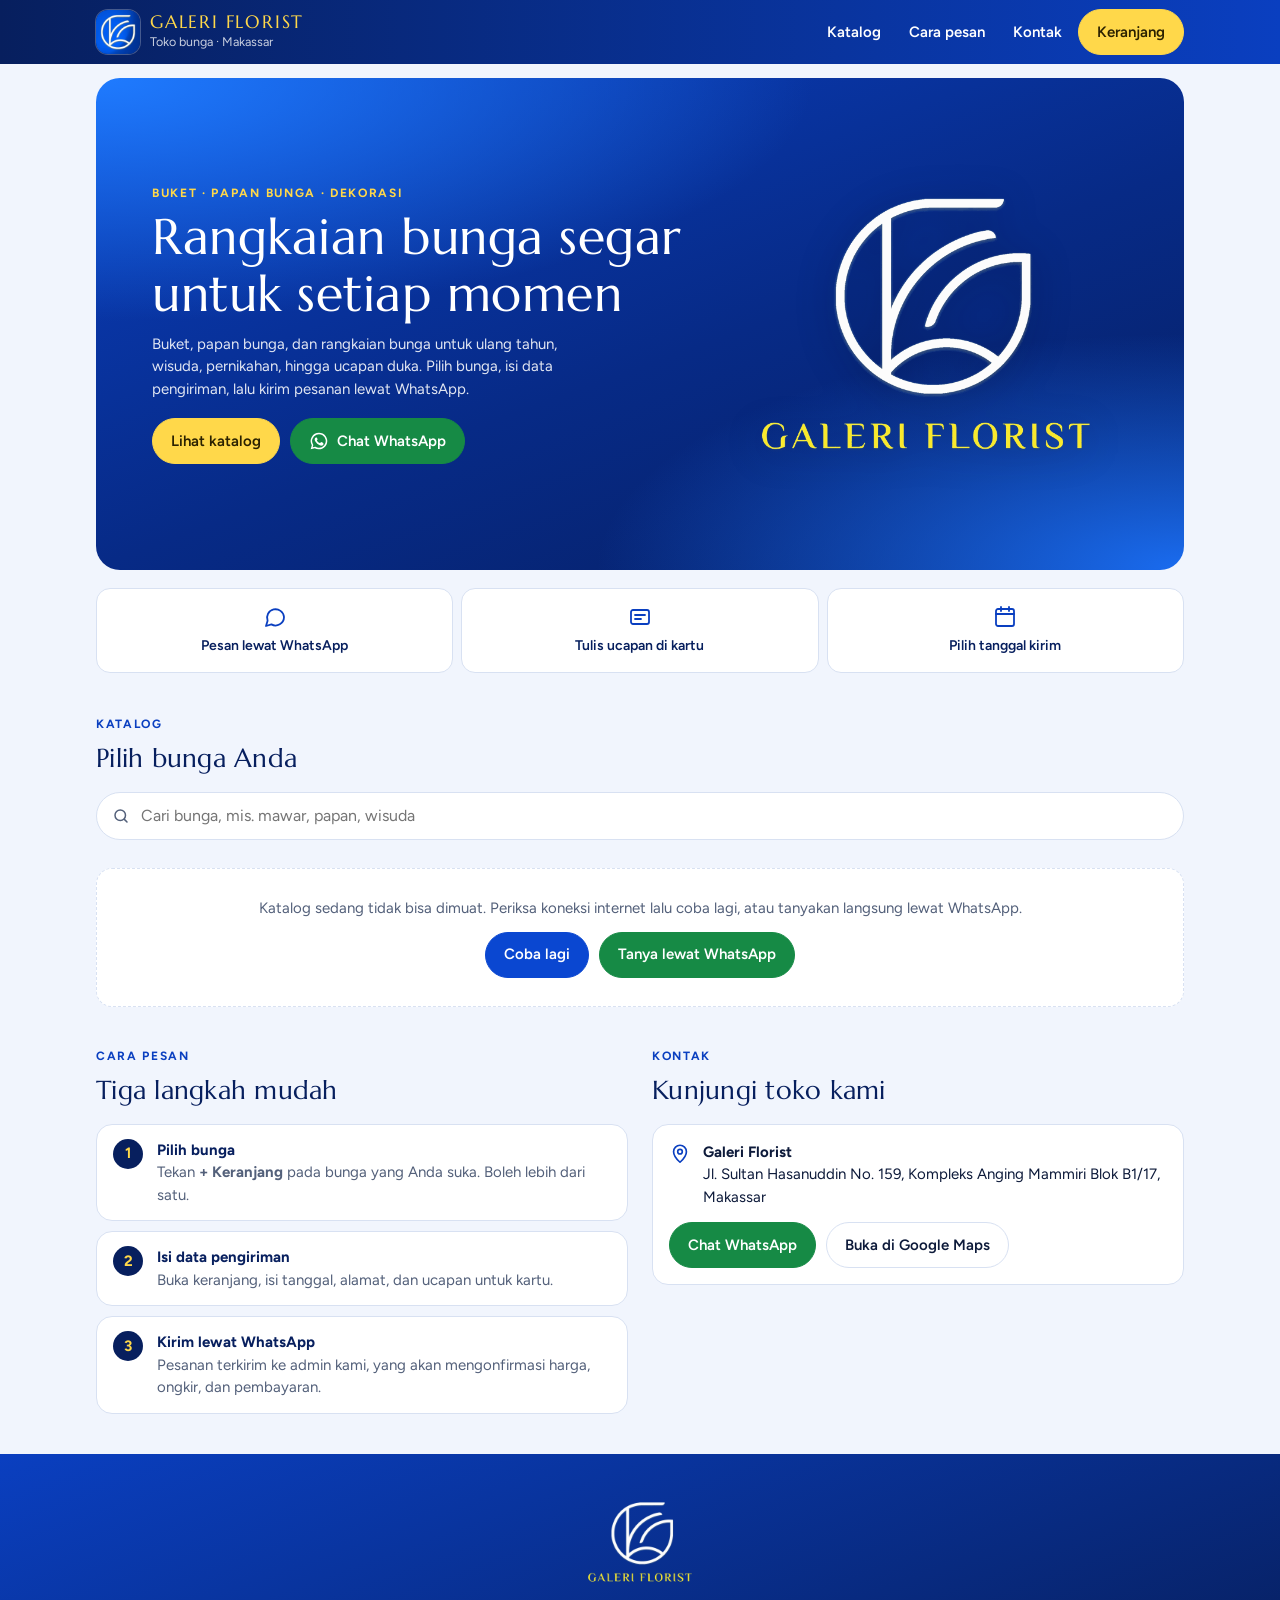
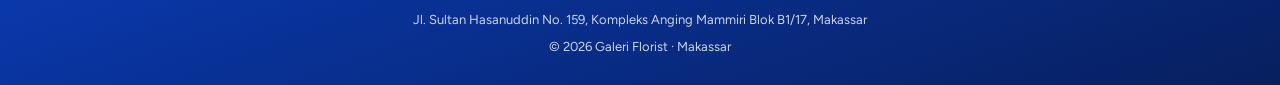
==== toko-online/index.html @ 06bb80ae "Tambah toko online Galeri Florist (tema biru, katalog dari WooCommerce) Halaman pesan bunga bergaya " ====
<!doctype html>
<html lang="id">
<head>
<meta charset="utf-8">
<meta name="viewport" content="width=device-width,initial-scale=1,viewport-fit=cover">
<title>Galeri Florist Makassar – Pesan Bunga Online</title>
<meta name="description" content="Pesan buket bunga, papan bunga, dan rangkaian bunga dari Galeri Florist Makassar. Pilih bunga, isi data pengiriman, lalu kirim pesanan lewat WhatsApp.">
<meta name="theme-color" content="#071f5e">
<meta property="og:title" content="Galeri Florist Makassar – Pesan Bunga Online">
<meta property="og:description" content="Buket, papan bunga, dan rangkaian bunga. Pesan mudah lewat WhatsApp.">
<meta property="og:type" content="website">
<meta property="og:image" content="https://galeriflorist.id/app/logo.jpg">
<link rel="icon" href="logo-192.jpg">
<link rel="apple-touch-icon" href="logo-192.jpg">
<link rel="preconnect" href="https://fonts.googleapis.com">
<link rel="preconnect" href="https://fonts.gstatic.com" crossorigin>
<link rel="stylesheet" href="https://fonts.googleapis.com/css2?family=Marcellus&family=Figtree:wght@400;500;600;700&display=swap">
<style>
/* Blue theme taken from the logo: deep navy → royal blue gradients, white emblem, gold wordmark.
   Layout: phone-first storefront. Navy sticky header, blue hero with the logo, catalog grid (2 cols phone → 4 cols desktop),
   navy bottom tab bar on phones, cart and product details as bottom sheets. */
:root {
  --navy: #071f5e;
  --royal: #0a3fc0;
  --bright: #1268f2;
  --gold: #ffd84a;
  --gold-ink: #2a2100;
  --bg: #f1f5fd;
  --surface: #ffffff;
  --ink: #0d1a3a;
  --muted: #53607a;
  --line: #d8e1f2;
  --accent: #0a47d1;
  --accent-ink: #ffffff;
  --accent-soft: #e6eeff;
  --wa: #168a45;
  --alert: #e0324a;
  --radius: 16px;
  --font-display: "Marcellus", "Times New Roman", serif;
  --font-body: "Figtree", system-ui, -apple-system, "Segoe UI", sans-serif;
  --tabbar: 64px;
}
* { box-sizing: border-box; }
html { scroll-behavior: smooth; scroll-padding-top: 76px; }
@media (prefers-reduced-motion: reduce) { html { scroll-behavior: auto; } }
body { margin: 0; background: var(--bg); color: var(--ink); font-family: var(--font-body); font-size: 15px; line-height: 1.5; -webkit-text-size-adjust: 100%; padding-bottom: calc(var(--tabbar) + env(safe-area-inset-bottom, 0px)); }
img { max-width: 100%; display: block; }
a { color: var(--accent); }
button, input, textarea, select { font: inherit; color: inherit; }
button { cursor: pointer; }
:focus-visible { outline: 2px solid var(--bright); outline-offset: 2px; }
[hidden] { display: none !important; }
.wrap { max-width: 1120px; margin: 0 auto; padding-left: max(16px, env(safe-area-inset-left, 0px)); padding-right: max(16px, env(safe-area-inset-right, 0px)); }
h1, h2 { font-family: var(--font-display); font-weight: 400; letter-spacing: .01em; text-wrap: balance; margin: 0; }
h2 { font-size: 26px; color: var(--navy); }
.eyebrow { font-size: 12px; font-weight: 700; letter-spacing: .14em; text-transform: uppercase; color: var(--royal); margin: 0 0 6px; }
.muted { color: var(--muted); }
.small { font-size: 13px; }
.num { font-variant-numeric: tabular-nums; }

/* buttons */
.btn { display: inline-flex; align-items: center; justify-content: center; gap: 8px; min-height: 46px; padding: 10px 18px; border-radius: 999px; border: 1px solid var(--line); background: var(--surface); font-weight: 600; text-decoration: none; color: var(--ink); }
.btn.primary { background: var(--accent); border-color: var(--accent); color: var(--accent-ink); }
.btn.gold { background: var(--gold); border-color: var(--gold); color: var(--gold-ink); }
.btn.ghost { background: rgba(255,255,255,.08); border-color: rgba(255,255,255,.55); color: #fff; }
.btn.wa { background: var(--wa); border-color: var(--wa); color: #fff; }
.btn.block { width: 100%; }
.btn svg { width: 20px; height: 20px; flex: 0 0 auto; }
.icon-btn { width: 44px; height: 44px; border-radius: 999px; border: 1px solid var(--line); background: var(--surface); display: inline-grid; place-items: center; padding: 0; }
.icon-btn svg { width: 20px; height: 20px; }

/* header */
header.top { position: sticky; top: 0; z-index: 20; background: linear-gradient(90deg, var(--navy), var(--royal)); color: #fff; padding-top: env(safe-area-inset-top, 0px); box-shadow: 0 1px 0 rgba(255,255,255,.08); }
header.top.scrolled { box-shadow: 0 4px 18px rgba(7, 31, 94, .28); }
header.top .wrap { display: flex; align-items: center; gap: 12px; min-height: 64px; }
.brand { display: flex; align-items: center; gap: 10px; text-decoration: none; color: #fff; min-width: 0; margin-right: auto; }
.brand img { width: 44px; height: 44px; object-fit: cover; border-radius: 12px; box-shadow: 0 0 0 1px rgba(255,255,255,.25); }
.brand b { display: block; font-family: var(--font-display); font-weight: 400; font-size: 18px; line-height: 1.15; letter-spacing: .1em; text-transform: uppercase; color: var(--gold); }
.brand small { display: block; font-size: 12.5px; color: rgba(255,255,255,.78); }
nav.desk { display: none; align-items: center; gap: 4px; }
nav.desk a { color: #fff; text-decoration: none; font-weight: 600; padding: 10px 12px; border-radius: 999px; }
nav.desk a:hover { background: rgba(255,255,255,.12); }
.badge { display: inline-grid; place-items: center; min-width: 20px; height: 20px; padding: 0 6px; border-radius: 999px; background: var(--alert); color: #fff; font-size: 12px; font-weight: 700; line-height: 1; }

/* hero */
.hero { padding-block: 14px 8px; }
.hero-card { position: relative; overflow: hidden; border-radius: 24px; color: #fff; padding: 26px 20px 22px; display: grid; gap: 4px;
  background: radial-gradient(120% 90% at 0% 0%, #1f7bff 0%, rgba(31,123,255,0) 55%), radial-gradient(90% 80% at 100% 100%, #1a6cf0 0%, rgba(26,108,240,0) 60%), linear-gradient(160deg, #0a3fc0 0%, #072a86 55%, #061f63 100%); }
.hero .eyebrow { color: var(--gold); }
.hero h1 { font-size: 32px; line-height: 1.15; max-width: 16ch; }
.hero p.lead { margin: 10px 0 18px; color: rgba(255,255,255,.88); max-width: 42ch; }
.hero .cta { display: flex; gap: 10px; flex-wrap: wrap; }
.hero .art { order: -1; justify-self: start; width: 132px; margin: -6px 0 6px -8px; }
.hero .art img { width: 100%; height: auto; filter: drop-shadow(0 6px 18px rgba(0, 10, 40, .35)); }

.usp { display: grid; grid-template-columns: repeat(3, 1fr); gap: 8px; margin-top: 12px; }
.usp div { background: var(--surface); border: 1px solid var(--line); border-radius: 14px; padding: 12px 10px; font-size: 13px; font-weight: 600; text-align: center; display: grid; justify-items: center; gap: 6px; color: var(--navy); }
.usp svg { width: 24px; height: 24px; color: var(--royal); }

section.block { padding-block: 34px 6px; }
.head { display: flex; align-items: end; justify-content: space-between; gap: 12px; margin-bottom: 14px; }

/* catalog */
.search { position: relative; margin-bottom: 12px; }
.search input { width: 100%; min-height: 48px; border-radius: 999px; border: 1px solid var(--line); background: var(--surface); padding: 10px 16px 10px 44px; font-size: 16px; }
.search svg { position: absolute; left: 16px; top: 50%; transform: translateY(-50%); width: 18px; height: 18px; color: var(--muted); }
.chips { display: flex; gap: 8px; overflow-x: auto; padding-bottom: 6px; margin-bottom: 10px; scrollbar-width: none; }
.chips::-webkit-scrollbar { display: none; }
.chips button { flex: 0 0 auto; min-height: 40px; padding: 8px 16px; border-radius: 999px; border: 1px solid var(--line); background: var(--surface); font-weight: 600; font-size: 14px; color: var(--navy); }
.chips button[aria-pressed="true"] { background: var(--navy); border-color: var(--navy); color: var(--gold); }
.grid { display: grid; grid-template-columns: repeat(2, minmax(0, 1fr)); gap: 12px; }
.card { background: var(--surface); border: 1px solid var(--line); border-radius: var(--radius); overflow: hidden; display: grid; grid-template-rows: auto 1fr; box-shadow: 0 1px 2px rgba(7, 31, 94, .05); }
.card .pic { display: block; width: 100%; border: 0; padding: 0; background: none; aspect-ratio: 4 / 5; overflow: hidden; }
.card .pic img, .card .pic svg { width: 100%; height: 100%; object-fit: cover; display: block; }
.card .body { padding: 10px 12px 12px; display: grid; gap: 4px; align-content: start; }
.card .cat { font-size: 11.5px; font-weight: 700; letter-spacing: .06em; text-transform: uppercase; color: var(--royal); }
.card h3 { margin: 0; font-size: 15px; font-weight: 600; line-height: 1.3; display: -webkit-box; -webkit-line-clamp: 2; -webkit-box-orient: vertical; overflow: hidden; min-height: 2.6em; }
.price { font-weight: 700; color: var(--navy); }
.price.ask { color: var(--muted); font-weight: 600; font-size: 14px; }
.card .add { margin-top: 6px; min-height: 40px; border-radius: 999px; border: 1px solid var(--accent); background: var(--accent-soft); color: var(--accent); font-weight: 700; font-size: 14px; }
.card .add.in { background: var(--accent); color: #fff; }
.price s { display: inline-block; white-space: nowrap; color: var(--muted); font-weight: 500; font-size: .85em; margin-left: 4px; }
.empty .link { min-height: 0; padding: 0 2px; }
.empty .actions { display: flex; gap: 10px; flex-wrap: wrap; justify-content: center; margin-top: 12px; }
.card .pic { position: relative; }
.stok { position: absolute; left: 8px; top: 8px; background: var(--ink); color: #fff; font-size: 12px; font-weight: 700; padding: 4px 10px; border-radius: 999px; }
.skel { background: var(--surface); border: 1px solid var(--line); border-radius: var(--radius); overflow: hidden; }
.skel .ph { aspect-ratio: 4 / 5; background: linear-gradient(90deg, #e6edfb 0%, #f4f7fe 50%, #e6edfb 100%); background-size: 200% 100%; }
.skel .ln { height: 12px; margin: 12px 12px 0; border-radius: 6px; background: #e6edfb; }
.skel .ln.short { width: 50%; margin-bottom: 14px; }
@media (prefers-reduced-motion: no-preference) { .skel .ph { animation: shimmer 1.3s linear infinite; } @keyframes shimmer { to { background-position: -200% 0; } } }
.sr { position: absolute; width: 1px; height: 1px; overflow: hidden; clip: rect(0 0 0 0); white-space: nowrap; }
.empty { text-align: center; padding: 28px 16px; color: var(--muted); border: 1px dashed var(--line); border-radius: var(--radius); grid-column: 1 / -1; background: var(--surface); }

/* steps & contact */
.steps { display: grid; gap: 10px; counter-reset: s; padding: 0; margin: 0; list-style: none; }
.steps li { background: var(--surface); border: 1px solid var(--line); border-radius: var(--radius); padding: 14px 16px 14px 60px; position: relative; }
.steps li::before { counter-increment: s; content: counter(s); position: absolute; left: 16px; top: 14px; width: 30px; height: 30px; border-radius: 999px; background: var(--navy); color: var(--gold); font-weight: 700; display: grid; place-items: center; }
.steps li > b { display: block; color: var(--navy); }
.contact { background: var(--surface); border: 1px solid var(--line); border-radius: var(--radius); padding: 16px; display: grid; gap: 14px; }
.contact .row { display: flex; gap: 12px; align-items: start; }
.contact .row svg { width: 22px; height: 22px; flex: 0 0 auto; color: var(--royal); margin-top: 2px; }
.contact .actions { display: flex; gap: 10px; flex-wrap: wrap; }
footer { margin-top: 34px; background: linear-gradient(160deg, var(--royal), var(--navy)); color: rgba(255,255,255,.8); font-size: 13px; text-align: center; }
footer .wrap { padding-block: 28px calc(24px + env(safe-area-inset-bottom, 0px)); display: grid; justify-items: center; gap: 8px; }
footer img { width: 120px; height: auto; }
footer p { margin: 0; }

/* bottom tab bar (phones) */
nav.tabbar { position: fixed; left: 0; right: 0; bottom: 0; z-index: 30; background: var(--navy); padding-bottom: env(safe-area-inset-bottom, 0px); box-shadow: 0 -4px 16px rgba(7, 31, 94, .18); }
nav.tabbar .in { display: grid; grid-template-columns: repeat(4, 1fr); max-width: 560px; margin: 0 auto; }
nav.tabbar a, nav.tabbar button { position: relative; display: grid; justify-items: center; align-content: center; gap: 2px; min-height: var(--tabbar); border: 0; background: none; color: rgba(255,255,255,.72); font-size: 11.5px; font-weight: 600; text-decoration: none; padding: 6px 2px; }
nav.tabbar svg { width: 23px; height: 23px; }
nav.tabbar [aria-current="true"] { color: var(--gold); }
nav.tabbar .badge { position: absolute; top: 6px; left: calc(50% + 6px); height: 18px; min-width: 18px; font-size: 11px; }

/* sheets */
dialog.sheet { border: 0; padding: 0; margin: auto auto 0; width: 100%; max-width: 560px; max-height: 92vh; max-height: 92dvh; border-radius: 22px 22px 0 0; background: var(--surface); color: var(--ink); overflow: hidden; }
dialog.sheet[open] { display: flex; flex-direction: column; }
dialog.sheet::backdrop { background: rgba(5, 18, 54, .55); }
@media (prefers-reduced-motion: no-preference) { dialog.sheet[open] { animation: up .22s ease-out; } @keyframes up { from { transform: translateY(40px); opacity: 0; } } }
.sheet-head { display: flex; align-items: center; justify-content: space-between; gap: 10px; padding: 14px 16px; border-bottom: 1px solid var(--line); }
.sheet-head h2 { font-size: 22px; }
.sheet-body { overflow-y: auto; padding: 16px; display: grid; gap: 14px; overscroll-behavior: contain; }
.sheet-foot { padding: 12px 16px calc(12px + env(safe-area-inset-bottom, 0px)); border-top: 1px solid var(--line); display: grid; gap: 8px; }
.detail-pic { border-radius: var(--radius); overflow: hidden; aspect-ratio: 4 / 5; max-height: 46dvh; margin: 0 auto; width: 100%; max-width: 360px; }
.detail-pic img, .detail-pic svg { width: 100%; height: 100%; object-fit: cover; display: block; }
.line { display: grid; grid-template-columns: 1fr auto; gap: 4px 12px; align-items: center; padding-bottom: 12px; border-bottom: 1px solid var(--line); }
.line .nm { font-weight: 600; }
.qty { display: inline-flex; align-items: center; border: 1px solid var(--line); border-radius: 999px; grid-row: span 2; }
.qty button { width: 40px; height: 40px; border: 0; background: none; font-size: 20px; font-weight: 600; color: var(--accent); }
.qty span { min-width: 26px; text-align: center; font-weight: 700; }
label.f { display: grid; gap: 4px; font-size: 13px; font-weight: 600; color: var(--muted); grid-template-columns: minmax(0, 1fr); }
label.f input, label.f textarea { width: 100%; min-height: 46px; border: 1px solid var(--line); border-radius: 12px; padding: 10px 12px; font-size: 16px; background: var(--surface); color: var(--ink); font-weight: 400; }
label.f textarea { min-height: 72px; resize: vertical; }
.two { display: grid; grid-template-columns: repeat(2, minmax(0, 1fr)); gap: 10px; }
.seg { display: grid; grid-template-columns: 1fr 1fr; gap: 6px; background: var(--bg); border: 1px solid var(--line); border-radius: 999px; padding: 4px; }
.seg button { min-height: 40px; border: 0; border-radius: 999px; background: none; font-weight: 600; color: var(--muted); }
.seg button[aria-pressed="true"] { background: var(--navy); color: var(--gold); }
.total { display: flex; justify-content: space-between; gap: 12px; font-weight: 700; font-size: 17px; color: var(--navy); }
.note { font-size: 13px; color: var(--muted); }
.req { color: var(--alert); }
.link { border: 0; background: none; color: var(--accent); font-weight: 600; padding: 8px 4px; min-height: 40px; }

.toast { position: fixed; left: 50%; bottom: calc(var(--tabbar) + 16px + env(safe-area-inset-bottom, 0px)); transform: translateX(-50%); z-index: 60; background: var(--ink); color: #fff; padding: 10px 16px; border-radius: 12px; font-size: 14px; max-width: calc(100% - 32px); display: flex; align-items: center; gap: 12px; box-shadow: 0 6px 20px rgba(7, 31, 94, .3); }
.toast.over-sheet { top: calc(12px + env(safe-area-inset-top, 0px)); bottom: auto; }
.toast button { border: 0; background: none; color: var(--gold); font-weight: 700; padding: 4px; }

@media (min-width: 600px) {
  .grid { grid-template-columns: repeat(3, minmax(0, 1fr)); gap: 16px; }
  .hero h1 { font-size: 40px; }
}
@media (min-width: 900px) {
  body { padding-bottom: 0; }
  nav.tabbar { display: none; }
  nav.desk { display: flex; }
  .grid { grid-template-columns: repeat(4, minmax(0, 1fr)); }
  .hero-card { grid-template-columns: 1.15fr .85fr; align-items: center; padding: 56px; gap: 24px; }
  .hero h1 { font-size: 50px; }
  .hero .art { order: 0; justify-self: center; width: min(380px, 100%); margin: 0; }
  .usp { margin-top: 18px; }
  .usp div { font-size: 14px; padding: 16px; }
  .info { display: grid; grid-template-columns: 1fr 1fr; gap: 24px; align-items: start; }
  dialog.sheet { margin: auto; border-radius: 22px; max-height: 88vh; }
  .toast { bottom: 24px; }
  footer .wrap { padding-bottom: 28px; }
}
</style>
</head>
<body>

<header class="top" id="top">
  <div class="wrap">
    <a class="brand" href="#beranda"><img src="lambang.jpg" alt=""><span><b>Galeri Florist</b><small>Toko bunga · Makassar</small></span></a>
    <nav class="desk" aria-label="Menu">
      <a href="#katalog">Katalog</a><a href="#cara-pesan">Cara pesan</a><a href="#kontak">Kontak</a>
      <button type="button" class="btn gold" data-act="cart">Keranjang <span class="badge" data-count hidden>0</span></button>
    </nav>
  </div>
</header>

<main class="wrap">
  <section class="hero" id="beranda">
    <div class="hero-card">
      <div class="hero-text">
      <p class="eyebrow">Buket · Papan bunga · Dekorasi</p>
      <h1>Rangkaian bunga segar untuk setiap momen</h1>
      <p class="lead">Buket, papan bunga, dan rangkaian bunga untuk ulang tahun, wisuda, pernikahan, hingga ucapan duka. Pilih bunga, isi data pengiriman, lalu kirim pesanan lewat WhatsApp.</p>
      <div class="cta">
        <a class="btn gold" href="#katalog">Lihat katalog</a>
        <button type="button" class="btn wa" data-act="chat"><svg viewBox="0 0 24 24" fill="currentColor" aria-hidden="true"><path d="M12 2a10 10 0 0 0-8.6 15.1L2 22l5-1.3A10 10 0 1 0 12 2zm0 18.2c-1.5 0-3-.4-4.3-1.2l-.3-.2-3 .8.8-2.9-.2-.3A8.2 8.2 0 1 1 12 20.2zm4.5-6.1c-.2-.1-1.5-.7-1.7-.8s-.4-.1-.6.1-.7.8-.8 1-.3.2-.5.1a6.7 6.7 0 0 1-3.3-2.9c-.3-.4.3-.4.7-1.3.1-.2 0-.3 0-.4l-.8-1.8c-.2-.5-.4-.4-.6-.4h-.5a1 1 0 0 0-.7.3 3 3 0 0 0-.9 2.2 5.2 5.2 0 0 0 1.1 2.7 11.8 11.8 0 0 0 4.5 4c1.7.7 2.3.8 3.2.6.5-.1 1.5-.6 1.7-1.2s.2-1.1.1-1.2-.2-.2-.4-.3z"/></svg>Chat WhatsApp</button>
      </div>
      </div>
      <div class="art"><img src="logo-transparan.png" alt="Logo Galeri Florist" width="640" height="640"></div>
    </div>
    <div class="usp">
      <div><svg viewBox="0 0 24 24" fill="none" stroke="currentColor" stroke-width="1.8" stroke-linecap="round" stroke-linejoin="round" aria-hidden="true"><path d="M21 12a8.5 8.5 0 0 1-12.6 7.4L3 21l1.6-5.2A8.5 8.5 0 1 1 21 12z"/></svg>Pesan lewat WhatsApp</div>
      <div><svg viewBox="0 0 24 24" fill="none" stroke="currentColor" stroke-width="1.8" stroke-linecap="round" stroke-linejoin="round" aria-hidden="true"><rect x="3" y="5" width="18" height="14" rx="2"/><path d="M7 10h10M7 14h6"/></svg>Tulis ucapan di kartu</div>
      <div><svg viewBox="0 0 24 24" fill="none" stroke="currentColor" stroke-width="1.8" stroke-linecap="round" stroke-linejoin="round" aria-hidden="true"><rect x="3" y="4" width="18" height="17" rx="2"/><path d="M3 9h18M8 2v4M16 2v4"/></svg>Pilih tanggal kirim</div>
    </div>
  </section>

  <section class="block" id="katalog">
    <div class="head"><div><p class="eyebrow">Katalog</p><h2>Pilih bunga Anda</h2></div></div>
    <div class="search"><svg viewBox="0 0 24 24" fill="none" stroke="currentColor" stroke-width="2" stroke-linecap="round" aria-hidden="true"><circle cx="11" cy="11" r="7"/><path d="M20 20l-3.5-3.5"/></svg><input type="search" id="q" placeholder="Cari bunga, mis. mawar, papan, wisuda" aria-label="Cari di katalog"></div>
    <div class="chips" id="chips" role="group" aria-label="Kategori"></div>
    <div class="grid" id="grid"></div>
  </section>

  <div class="info">
    <section class="block" id="cara-pesan">
      <div class="head"><div><p class="eyebrow">Cara pesan</p><h2>Tiga langkah mudah</h2></div></div>
      <ol class="steps">
        <li><b>Pilih bunga</b><span class="muted">Tekan <b>+ Keranjang</b> pada bunga yang Anda suka. Boleh lebih dari satu.</span></li>
        <li><b>Isi data pengiriman</b><span class="muted">Buka keranjang, isi tanggal, alamat, dan ucapan untuk kartu.</span></li>
        <li><b>Kirim lewat WhatsApp</b><span class="muted">Pesanan terkirim ke admin kami, yang akan mengonfirmasi harga, ongkir, dan pembayaran.</span></li>
      </ol>
    </section>

    <section class="block" id="kontak">
      <div class="head"><div><p class="eyebrow">Kontak</p><h2>Kunjungi toko kami</h2></div></div>
      <div class="contact" id="contact"></div>
    </section>
  </div>
</main>

<footer id="footer"></footer>

<nav class="tabbar" aria-label="Menu utama"><div class="in">
  <a href="#beranda" data-tab="beranda"><svg viewBox="0 0 24 24" fill="none" stroke="currentColor" stroke-width="1.8" stroke-linecap="round" stroke-linejoin="round" aria-hidden="true"><path d="M3 11l9-7 9 7v9a1 1 0 0 1-1 1h-5v-6h-6v6H4a1 1 0 0 1-1-1z"/></svg>Beranda</a>
  <a href="#katalog" data-tab="katalog"><svg viewBox="0 0 24 24" fill="none" stroke="currentColor" stroke-width="1.8" stroke-linecap="round" stroke-linejoin="round" aria-hidden="true"><path d="M12 13c-3 0-5-2.5-5-6 2.5 0 4 1 5 2.5C13 8 14.5 7 17 7c0 3.5-2 6-5 6z"/><path d="M12 13v8M12 17c-2 0-3.5-1-4-2.5M12 18.5c2 0 3.5-1 4-2.5"/></svg>Katalog</a>
  <button type="button" data-act="cart"><svg viewBox="0 0 24 24" fill="none" stroke="currentColor" stroke-width="1.8" stroke-linecap="round" stroke-linejoin="round" aria-hidden="true"><path d="M5 8h14l-1.2 11.1a1 1 0 0 1-1 .9H7.2a1 1 0 0 1-1-.9z"/><path d="M9 10V6a3 3 0 0 1 6 0v4"/></svg>Keranjang<span class="badge" data-count hidden>0</span></button>
  <a href="#kontak" data-tab="kontak"><svg viewBox="0 0 24 24" fill="none" stroke="currentColor" stroke-width="1.8" stroke-linecap="round" stroke-linejoin="round" aria-hidden="true"><path d="M12 21s-7-6.2-7-11.5a7 7 0 0 1 14 0C19 14.8 12 21 12 21z"/><circle cx="12" cy="9.5" r="2.5"/></svg>Kontak</a>
</div></nav>

<dialog class="sheet" id="detail" aria-labelledby="dTitle"></dialog>
<dialog class="sheet" id="cart" aria-labelledby="cTitle"></dialog>
<div class="toast" id="toast" role="status" hidden></div>

<script>
/* ================== PENGATURAN — ubah bagian ini ================== */
const TOKO = {
  nama: "Galeri Florist",
  // Nomor WhatsApp admin, boleh ditulis 0812… atau 62812…  (WAJIB diisi)
  whatsapp: "",
  alamat: "Jl. Sultan Hasanuddin No. 159, Kompleks Anging Mammiri Blok B1/17, Makassar",
  jamBuka: "",     // contoh: "Setiap hari, 08.00–21.00" (kosongkan jika tidak ingin ditampilkan)
  instagram: "",   // contoh: "galeriflorist" (tanpa @)
  // Produk, harga, foto, dan kategori diambil otomatis dari WooCommerce di website ini.
  website: "https://galeriflorist.id",
};

// Cadangan: hanya dipakai jika produk dari website tidak bisa dimuat. Biarkan kosong, atau isi seperti contoh:
// { nama: "Buket mawar merah", kategori: "Buket", harga: 350000, foto: "foto/buket-mawar.jpg", ket: "Keterangan singkat" },
const PRODUK_CADANGAN = [
];
/* ================================================================ */

const $ = (s, r = document) => r.querySelector(s);
const esc = (v) => String(v ?? "").replace(/[&<>"']/g, (c) => ({ "&": "&amp;", "<": "&lt;", ">": "&gt;", '"': "&quot;", "'": "&#39;" }[c]));
const rp = (n) => "Rp " + Math.round(Number(n) || 0).toLocaleString("id-ID");
const hasPrice = (p) => typeof p.harga === "number" && p.harga > 0;
const fixedPrice = (p) => hasPrice(p) && !p.mulai;   // a "mulai dari" price is confirmed by the admin
const BULAN = ["Januari","Februari","Maret","April","Mei","Juni","Juli","Agustus","September","Oktober","November","Desember"];
const HARI = ["Minggu","Senin","Selasa","Rabu","Kamis","Jumat","Sabtu"];
const todayISO = () => { const d = new Date(); return new Date(d.getTime() - d.getTimezoneOffset() * 60000).toISOString().slice(0, 10); };
const tglID = (iso) => { const [y, m, d] = iso.split("-").map(Number); return `${HARI[new Date(y, m - 1, d).getDay()]}, ${d} ${BULAN[m - 1]} ${y}`; };
const ls = { get: (k) => { try { return JSON.parse(localStorage.getItem(k) || "null"); } catch { return null; } }, set: (k, v) => { try { localStorage.setItem(k, JSON.stringify(v)); } catch {} } };

// Soft illustration for a product without a photo.
const PAL = { "Buket": ["#e8798f", "#f6b8c4", "#e8efff"], "Papan Bunga": ["#f2bd1d", "#fbe08a", "#e3ecff"], "Standing Flower": ["#6f8ff0", "#b7c8fa", "#eaf0ff"], "Bunga Meja": ["#f08a5d", "#f8c3a8", "#e6eeff"], "Dekorasi": ["#2f63d8", "#9db8f2", "#e9f0ff"] };
function art(cat) {
  const [c1, c2, bg] = PAL[cat] || PAL["Buket"];
  const bloom = (x, y, r, c) => { let s = ""; for (let i = 0; i < 6; i++) s += `<ellipse cx="${x}" cy="${y - r * 0.55}" rx="${r * 0.42}" ry="${r * 0.6}" fill="${c}" transform="rotate(${i * 60} ${x} ${y})"/>`; return s + `<circle cx="${x}" cy="${y}" r="${r * 0.3}" fill="#fff" opacity=".8"/><circle cx="${x}" cy="${y}" r="${r * 0.16}" fill="${c}"/>`; };
  return `<svg viewBox="0 0 100 125" aria-hidden="true" preserveAspectRatio="xMidYMid slice"><rect width="100" height="125" fill="${bg}"/>
    <path d="M50 120 L41 72 M50 120 L59 70 M50 120 L50 62" stroke="#6f9a6a" stroke-width="2.4" fill="none" stroke-linecap="round"/>
    <path d="M48 104c-11-1-17-7-20-15 9 0 15 5 20 15zM52 98c10-3 15-9 17-17-9 2-14 8-17 17z" fill="#8db582"/>
    ${bloom(36, 64, 15, c2)}${bloom(64, 62, 14, c2)}${bloom(50, 46, 18, c1)}${bloom(30, 44, 9, c1)}${bloom(71, 42, 9, c1)}
  </svg>`;
}
const pic = (p, big) => (big ? p.fotoBesar || p.foto : p.foto) ? `<img src="${esc(big ? p.fotoBesar || p.foto : p.foto)}" alt="${esc(p.nama)}" loading="lazy">` : art(p.kategori);
const priceHtml = (p, size) => hasPrice(p)
  ? `<div class="price num"${size ? ` style="font-size:${size}px"` : ""}>${p.mulai ? "Mulai " : ""}${rp(p.harga)}${p.coret ? ` <s>${rp(p.coret)}</s>` : ""}</div>`
  : '<div class="price ask">Tanya harga</div>';

/* ---------- products from the website (WooCommerce Store API) ---------- */
let produk = [], katalog = "loading";   // loading | ok | error
const byName = (n) => produk.find((p) => p.nama === n);
const plain = (html) => (new DOMParser().parseFromString(String(html || ""), "text/html").body.textContent || "").replace(/\s+/g, " ").trim();
function fromWoo(w) {
  const pr = w.prices || {}, unit = Math.pow(10, Number(pr.currency_minor_unit) || 0);
  const price = Number(pr.price) / unit, regular = Number(pr.regular_price) / unit;
  const range = pr.price_range && Number(pr.price_range.min_amount) !== Number(pr.price_range.max_amount);
  const cat = (w.categories || []).find((c) => c.slug !== "uncategorized");
  const img = (w.images || [])[0] || {};
  return {
    nama: plain(w.name), kategori: cat ? plain(cat.name) : "Lainnya",
    harga: price > 0 ? price : null, coret: !range && regular > price ? regular : null, mulai: !!range,
    foto: img.thumbnail || img.src || "", fotoBesar: img.src || "",
    ket: plain(w.short_description) || plain(w.description).slice(0, 280),
    link: w.permalink || "", habis: w.is_in_stock === false,
  };
}
function apiBase() {
  if (!TOKO.website) return "";
  const site = new URL(TOKO.website), host = (h) => h.replace(/^www\./, "");
  // On the shop's own domain ask the same origin (no cross-site request needed).
  return host(location.hostname) === host(site.hostname) ? location.origin : site.origin;
}
async function fetchProducts() {
  const base = apiBase(); if (!base) throw new Error("no website");
  const all = [];
  for (let page = 1; page <= 10; page++) {
    const res = await fetch(`${base}/wp-json/wc/store/v1/products?per_page=100&page=${page}`, { headers: { Accept: "application/json" } });
    if (!res.ok) throw new Error("HTTP " + res.status);
    const rows = await res.json(); if (!Array.isArray(rows)) throw new Error("not a product list");
    all.push(...rows);
    const pages = Number(res.headers.get("X-WP-TotalPages"));
    if (pages ? page >= pages : rows.length < 100) break;
  }
  // Same name twice would share one cart line: keep the first.
  return all.map(fromWoo).filter((p, i, a) => p.nama && a.findIndex((x) => x.nama === p.nama) === i);
}
function useProducts(list) {
  produk = list; katalog = "ok";
  if (cat !== "Semua" && !produk.some((p) => p.kategori === cat)) cat = "Semua";
  for (const n of cart.keys()) if (!byName(n)) cart.delete(n);
  saveCart(); renderChips(); renderGrid(); renderCount();
  if ($("#cart").open) renderCart();
}
async function loadProducts() {
  const cached = ls.get("gf-produk");
  if (cached && Array.isArray(cached.list) && cached.list.length) useProducts(cached.list);   // instant on repeat visits, refreshed below
  try {
    const list = await fetchProducts();
    ls.set("gf-produk", { at: Date.now(), list });
    if (list.length) useProducts(list); else throw new Error("empty");
  } catch (e) {
    if (katalog === "ok") return;   // keep showing the saved copy
    if (PRODUK_CADANGAN.length) useProducts(PRODUK_CADANGAN.map((p) => ({ ...p, harga: typeof p.harga === "number" ? p.harga : null })));
    else { katalog = "error"; renderChips(); renderGrid(); }
  }
}

/* ---------- state ---------- */
let cat = "Semua", query = "";
const cart = new Map(Object.entries(ls.get("gf-cart") || {}).filter(([, q]) => q > 0));
const form = Object.assign({ cara: "Diantar", nama: "", tanggal: "", jam: "", alamat: "", penerima: "", ucapan: "", catatan: "" }, ls.get("gf-form") || {});
const saveCart = () => ls.set("gf-cart", Object.fromEntries(cart));
const saveForm = () => ls.set("gf-form", form);

/* ---------- WhatsApp ---------- */
function waNumber() { let n = String(TOKO.whatsapp || "").replace(/\D/g, ""); if (n.startsWith("0")) n = "62" + n.slice(1); return n.length >= 9 ? n : ""; }
function openWA(text) {
  const n = waNumber();
  if (!n) { toast("Nomor WhatsApp toko belum diisi. Isi TOKO.whatsapp di bagian PENGATURAN file index.html."); return false; }
  const a = document.createElement("a"); a.href = `https://wa.me/${n}?text=${encodeURIComponent(text)}`; a.target = "_blank"; a.rel = "noopener";
  document.body.appendChild(a); a.click(); a.remove();
  return true;
}

/* ---------- render ---------- */
function renderChips() {
  const cats = katalog === "ok" ? ["Semua", ...new Set(produk.map((p) => p.kategori))] : [];
  $("#chips").innerHTML = cats.length > 2 ? cats.map((c) => `<button type="button" data-cat="${esc(c)}" aria-pressed="${c === cat}">${esc(c)}</button>`).join("") : "";
}
function renderGrid() {
  const g = $("#grid");
  if (katalog === "loading") { g.innerHTML = Array.from({ length: 6 }, () => '<div class="skel" aria-hidden="true"><div class="ph"></div><div class="ln"></div><div class="ln short"></div></div>').join("") + '<span class="sr">Memuat katalog…</span>'; return; }
  if (katalog === "error") { g.innerHTML = `<div class="empty">Katalog sedang tidak bisa dimuat. Periksa koneksi internet lalu coba lagi, atau tanyakan langsung lewat WhatsApp.<div class="actions"><button type="button" class="btn primary" data-act="reload">Coba lagi</button><button type="button" class="btn wa" data-act="chat">Tanya lewat WhatsApp</button></div></div>`; return; }
  const q = query.trim().toLowerCase();
  const list = produk.filter((p) => (cat === "Semua" || p.kategori === cat) && (!q || (p.nama + " " + p.kategori + " " + (p.ket || "")).toLowerCase().includes(q)));
  g.innerHTML = list.length ? list.map((p) => {
    const n = cart.get(p.nama) || 0;
    return `<article class="card">
      <button type="button" class="pic" data-act="detail" data-n="${esc(p.nama)}" aria-label="Lihat ${esc(p.nama)}">${pic(p)}${p.habis ? '<span class="stok">Stok habis</span>' : ""}</button>
      <div class="body">
        <span class="cat">${esc(p.kategori)}</span>
        <h3>${esc(p.nama)}</h3>
        ${priceHtml(p)}
        ${p.habis ? `<button type="button" class="add" data-act="ask" data-n="${esc(p.nama)}">Tanya stok</button>`
          : `<button type="button" class="add${n ? " in" : ""}" data-act="add" data-n="${esc(p.nama)}">${n ? `✓ Di keranjang (${n})` : "+ Keranjang"}</button>`}
      </div>
    </article>`;
  }).join("") : `<div class="empty">Tidak ada bunga yang cocok${query ? ` dengan “${esc(query)}”` : ""}. Coba kata lain, atau <button type="button" class="link" data-act="chat">tanyakan lewat WhatsApp</button>.</div>`;
}
function renderCount() {
  const n = [...cart.values()].reduce((a, b) => a + b, 0);
  document.querySelectorAll("[data-count]").forEach((el) => { el.textContent = n; el.hidden = !n; });
}
function renderContact() {
  const maps = "https://www.google.com/maps/search/?api=1&query=" + encodeURIComponent(TOKO.nama + ", " + TOKO.alamat);
  $("#contact").innerHTML = `
    <div class="row"><svg viewBox="0 0 24 24" fill="none" stroke="currentColor" stroke-width="1.8" stroke-linecap="round" stroke-linejoin="round" aria-hidden="true"><path d="M12 21s-7-6.2-7-11.5a7 7 0 0 1 14 0C19 14.8 12 21 12 21z"/><circle cx="12" cy="9.5" r="2.5"/></svg><div><b>${esc(TOKO.nama)}</b><br>${esc(TOKO.alamat)}</div></div>
    ${TOKO.jamBuka ? `<div class="row"><svg viewBox="0 0 24 24" fill="none" stroke="currentColor" stroke-width="1.8" stroke-linecap="round" aria-hidden="true"><circle cx="12" cy="12" r="9"/><path d="M12 7v5l3 2"/></svg><div>${esc(TOKO.jamBuka)}</div></div>` : ""}
    ${TOKO.instagram ? `<div class="row"><svg viewBox="0 0 24 24" fill="none" stroke="currentColor" stroke-width="1.8" aria-hidden="true"><rect x="3" y="3" width="18" height="18" rx="5"/><circle cx="12" cy="12" r="4"/><circle cx="17.5" cy="6.5" r="1" fill="currentColor"/></svg><div><a href="https://instagram.com/${esc(TOKO.instagram)}" target="_blank" rel="noopener">@${esc(TOKO.instagram)}</a></div></div>` : ""}
    <div class="actions"><button type="button" class="btn wa" data-act="chat">Chat WhatsApp</button><a class="btn" href="${esc(maps)}" target="_blank" rel="noopener">Buka di Google Maps</a></div>`;
  $("#footer").innerHTML = `<div class="wrap"><img src="logo-transparan.png" alt="${esc(TOKO.nama)}" width="640" height="640" loading="lazy"><p>${esc(TOKO.alamat)}</p><p>© ${new Date().getFullYear()} ${esc(TOKO.nama)} · Makassar</p></div>`;
}

function openDetail(name) {
  const p = byName(name); if (!p) return;
  const n = cart.get(p.nama) || 0, d = $("#detail");
  d.innerHTML = `
    <div class="sheet-head"><h2 id="dTitle">${esc(p.nama)}</h2><button type="button" class="icon-btn" data-act="close" aria-label="Tutup"><svg viewBox="0 0 24 24" fill="none" stroke="currentColor" stroke-width="2" stroke-linecap="round"><path d="M6 6l12 12M18 6L6 18"/></svg></button></div>
    <div class="sheet-body">
      <div class="detail-pic">${pic(p, true)}</div>
      <div><div class="eyebrow" style="color:var(--muted)">${esc(p.kategori)}${p.habis ? ' · <span style="color:var(--alert)">Stok habis</span>' : ""}</div>${hasPrice(p) ? priceHtml(p, 20) : '<div class="price ask">Harga dikonfirmasi admin lewat WhatsApp</div>'}</div>
      ${p.ket ? `<p style="margin:0">${esc(p.ket)}</p>` : ""}
      ${p.link ? `<a href="${esc(p.link)}" target="_blank" rel="noopener" class="small">Lihat di website →</a>` : ""}
    </div>
    <div class="sheet-foot">
      ${p.habis ? "" : `<button type="button" class="btn primary block" data-act="add" data-n="${esc(p.nama)}" data-then="cart">${n ? `Tambah lagi (${n} di keranjang)` : "+ Masukkan keranjang"}</button>`}
      <button type="button" class="btn block" data-act="ask" data-n="${esc(p.nama)}">${p.habis ? "Tanya stok lewat WhatsApp" : "Tanya dulu lewat WhatsApp"}</button>
    </div>`;
  if (!d.open) d.showModal();
}

const cartLines = () => [...cart.entries()].map(([nama, qty]) => ({ p: byName(nama), qty })).filter((l) => l.p);
function renderCart() {
  const d = $("#cart"), lines = cartLines();
  const allFixed = lines.length && lines.every((l) => fixedPrice(l.p));
  const anyFixed = lines.some((l) => fixedPrice(l.p));
  const total = lines.reduce((t, l) => t + (fixedPrice(l.p) ? l.p.harga * l.qty : 0), 0);
  const scroll = d.querySelector(".sheet-body")?.scrollTop || 0;
  d.innerHTML = `
    <div class="sheet-head"><h2 id="cTitle">Keranjang</h2><div>${lines.length ? '<button type="button" class="link" data-act="clear">Kosongkan</button>' : ""}<button type="button" class="icon-btn" data-act="close" aria-label="Tutup"><svg viewBox="0 0 24 24" fill="none" stroke="currentColor" stroke-width="2" stroke-linecap="round"><path d="M6 6l12 12M18 6L6 18"/></svg></button></div></div>
    ${lines.length ? `
    <div class="sheet-body">
      ${lines.map((l) => `<div class="line"><div class="nm">${esc(l.p.nama)}</div>
        <div class="qty"><button type="button" data-act="dec" data-n="${esc(l.p.nama)}" aria-label="Kurangi ${esc(l.p.nama)}">−</button><span class="num">${l.qty}</span><button type="button" data-act="inc" data-n="${esc(l.p.nama)}" aria-label="Tambah ${esc(l.p.nama)}">+</button></div>
        <div class="muted small num">${fixedPrice(l.p) ? rp(l.p.harga * l.qty) : hasPrice(l.p) ? "Mulai " + rp(l.p.harga) + " /item" : "Tanya harga"}</div></div>`).join("")}
      <div class="seg" role="group" aria-label="Cara terima">${["Diantar", "Ambil di toko"].map((c) => `<button type="button" data-act="cara" data-k="${c}" aria-pressed="${form.cara === c}">${c}</button>`).join("")}</div>
      <label class="f"><span>Nama pemesan <span class="req">*</span></span><input id="fNama" autocomplete="name" value="${esc(form.nama)}"></label>
      <div class="two">
        <label class="f"><span>Tanggal ${form.cara === "Diantar" ? "kirim" : "ambil"} <span class="req">*</span></span><input id="fTanggal" type="date" min="${todayISO()}" value="${esc(form.tanggal)}"></label>
        <label class="f">Jam<input id="fJam" type="time" value="${esc(form.jam)}"></label>
      </div>
      ${form.cara === "Diantar" ? `<label class="f"><span>Alamat pengiriman <span class="req">*</span></span><textarea id="fAlamat" rows="2" autocomplete="street-address" placeholder="Nama jalan, nomor, patokan">${esc(form.alamat)}</textarea></label>
      <label class="f">Nama penerima<input id="fPenerima" value="${esc(form.penerima)}" placeholder="Kosongkan jika sama dengan pemesan"></label>` : ""}
      <label class="f">Ucapan di kartu<textarea id="fUcapan" rows="2" placeholder="mis. Selamat ulang tahun, Sayang!">${esc(form.ucapan)}</textarea></label>
      <label class="f">Catatan untuk florist<textarea id="fCatatan" rows="2" placeholder="mis. warna dominan putih, tanpa lili">${esc(form.catatan)}</textarea></label>
    </div>
    <div class="sheet-foot">
      ${anyFixed ? `<div class="total"><span>${allFixed ? "Total" : "Total sementara"}</span><span class="num">${rp(total)}</span></div>` : ""}
      <div class="note">${allFixed ? "Belum termasuk ongkos kirim." : "Harga yang belum pasti dan ongkos kirim akan dikonfirmasi admin."} Pembayaran dilakukan setelah admin mengonfirmasi pesanan.</div>
      <button type="button" class="btn wa block" data-act="send"><svg viewBox="0 0 24 24" fill="currentColor" aria-hidden="true"><path d="M12 2a10 10 0 0 0-8.6 15.1L2 22l5-1.3A10 10 0 1 0 12 2zm0 18.2c-1.5 0-3-.4-4.3-1.2l-.3-.2-3 .8.8-2.9-.2-.3A8.2 8.2 0 1 1 12 20.2z"/></svg>Kirim pesanan lewat WhatsApp</button>
    </div>` : `
    <div class="sheet-body"><div class="empty" style="grid-column:auto">Keranjang masih kosong.<br><br><button type="button" class="btn primary" data-act="toCatalog">Lihat katalog</button></div></div>`}`;
  const b = d.querySelector(".sheet-body"); if (b) b.scrollTop = scroll;
}
function openCart() { renderCart(); const d = $("#cart"); if (!d.open) d.showModal(); }

function orderText() {
  const lines = cartLines(), fixed = lines.filter((l) => fixedPrice(l.p));
  const total = fixed.reduce((t, l) => t + l.p.harga * l.qty, 0);
  const out = [`Halo ${TOKO.nama}, saya mau pesan bunga:`, ""];
  lines.forEach((l, i) => out.push(`${i + 1}. ${l.p.nama} × ${l.qty}${fixedPrice(l.p) ? ` — ${rp(l.p.harga * l.qty)}` : hasPrice(l.p) ? ` — mulai ${rp(l.p.harga)}/item (mohon info harga)` : " — (mohon info harga)"}`));
  out.push("");
  if (fixed.length) out.push(`${fixed.length === lines.length ? "Total" : "Total sementara"}: ${rp(total)} (belum termasuk ongkir)`);
  out.push(`Cara terima: ${form.cara}`);
  out.push(`Tanggal: ${tglID(form.tanggal)}${form.jam ? ", jam " + form.jam.replace(":", ".") : ""}`);
  if (form.cara === "Diantar") { out.push(`Alamat: ${form.alamat.trim()}`); if (form.penerima.trim()) out.push(`Penerima: ${form.penerima.trim()}`); }
  if (form.ucapan.trim()) out.push(`Ucapan di kartu: "${form.ucapan.trim()}"`);
  if (form.catatan.trim()) out.push(`Catatan: ${form.catatan.trim()}`);
  out.push("", `Nama pemesan: ${form.nama.trim()}`);
  return out.join("\n");
}

let toastTimer;
function toast(msg, action) {
  const t = $("#toast");
  t.innerHTML = `<span>${esc(msg)}</span>${action ? `<button type="button" data-act="${action[1]}">${esc(action[0])}</button>` : ""}`;
  const sheet = document.querySelector("dialog.sheet[open]");
  (sheet || document.body).appendChild(t); t.classList.toggle("over-sheet", !!sheet);
  t.hidden = false; clearTimeout(toastTimer); toastTimer = setTimeout(() => (t.hidden = true), Math.min(8000, 2600 + msg.length * 40));
}

/* ---------- events ---------- */
document.addEventListener("click", (e) => {
  const chip = e.target.closest("[data-cat]");
  if (chip) { cat = chip.dataset.cat; renderChips(); renderGrid(); return; }
  const b = e.target.closest("[data-act]"); if (!b) return;
  const name = b.dataset.n;
  switch (b.dataset.act) {
    case "detail": openDetail(name); break;
    case "add": {
      const p = byName(name); if (!p || p.habis) break;
      cart.set(p.nama, (cart.get(p.nama) || 0) + 1); saveCart(); renderGrid(); renderCount();
      if (b.dataset.then === "cart") { $("#detail").close(); openCart(); }
      else toast(`${p.nama} masuk keranjang.`, ["Lihat", "cart"]);
      break; }
    case "ask": openWA(`Halo ${TOKO.nama}, saya mau tanya tentang *${name}*. Apakah tersedia, dan berapa harganya?`); break;
    case "chat": openWA(`Halo ${TOKO.nama}, saya mau tanya tentang pesanan bunga.`); break;
    case "reload": katalog = "loading"; renderGrid(); loadProducts(); break;
    case "cart": $("#toast").hidden = true; $("#detail").open && $("#detail").close(); openCart(); break;
    case "close": b.closest("dialog").close(); break;
    case "inc": case "dec": {
      const q = (cart.get(name) || 0) + (b.dataset.act === "inc" ? 1 : -1);
      q > 0 ? cart.set(name, q) : cart.delete(name); saveCart(); renderCart(); renderGrid(); renderCount(); break; }
    case "clear": cart.clear(); saveCart(); renderCart(); renderGrid(); renderCount(); break;
    case "cara": form.cara = b.dataset.k; saveForm(); renderCart(); break;
    case "toCatalog": $("#cart").close(); $("#katalog").scrollIntoView(); break;
    case "send": {
      const miss = [];
      if (!form.nama.trim()) miss.push(["fNama", "nama pemesan"]);
      if (!form.tanggal) miss.push(["fTanggal", "tanggal"]);
      else if (form.tanggal < todayISO()) miss.push(["fTanggal", "tanggal (sudah lewat)"]);
      if (form.cara === "Diantar" && !form.alamat.trim()) miss.push(["fAlamat", "alamat pengiriman"]);
      if (miss.length) { toast("Lengkapi " + miss.map((m) => m[1]).join(", ") + "."); $("#" + miss[0][0])?.focus(); return; }
      if (openWA(orderText())) toast("WhatsApp dibuka. Tekan kirim di WhatsApp untuk mengirim pesanan.");
      break; }
  }
});
document.addEventListener("input", (e) => {
  const t = e.target;
  if (t.id === "q") { query = t.value; renderGrid(); return; }
  const key = { fNama: "nama", fTanggal: "tanggal", fJam: "jam", fAlamat: "alamat", fPenerima: "penerima", fUcapan: "ucapan", fCatatan: "catatan" }[t.id];
  if (key) { form[key] = t.value; saveForm(); }
});
// Tap on the dimmed area closes a sheet.
document.querySelectorAll("dialog.sheet").forEach((d) => d.addEventListener("click", (e) => { if (e.target === d) d.close(); }));

// Header shadow on scroll + highlight the tab for the section in view.
const header = $("#top");
addEventListener("scroll", () => header.classList.toggle("scrolled", scrollY > 4), { passive: true });
const tabs = [...document.querySelectorAll("nav.tabbar [data-tab]")];
const io = new IntersectionObserver((es) => es.forEach((en) => { if (en.isIntersecting) tabs.forEach((t) => t.setAttribute("aria-current", String(t.dataset.tab === en.target.id || (en.target.id === "cara-pesan" && t.dataset.tab === "kontak")))); }), { rootMargin: "-45% 0px -50% 0px" });
["beranda", "katalog", "cara-pesan", "kontak"].forEach((id) => io.observe(document.getElementById(id)));

renderChips(); renderGrid(); renderCount(); renderContact();
loadProducts();
</script>
</body>
</html>
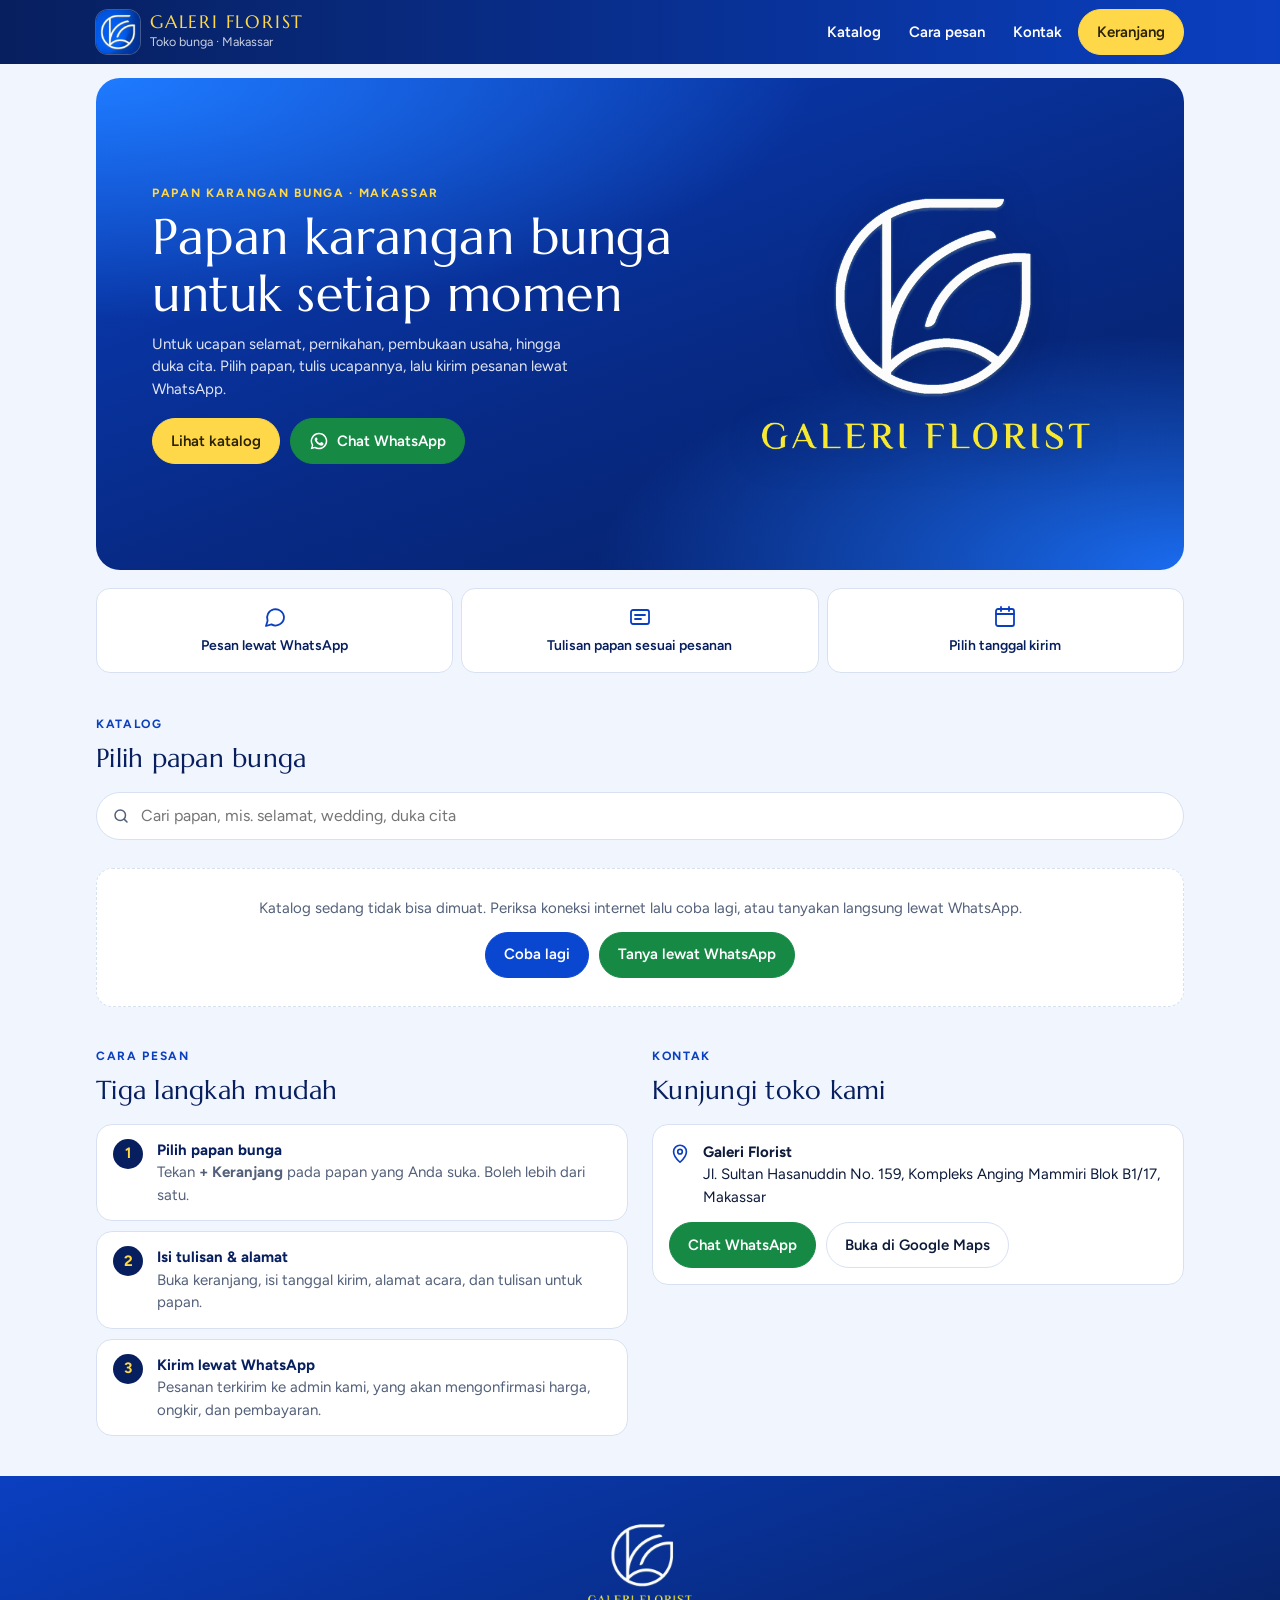
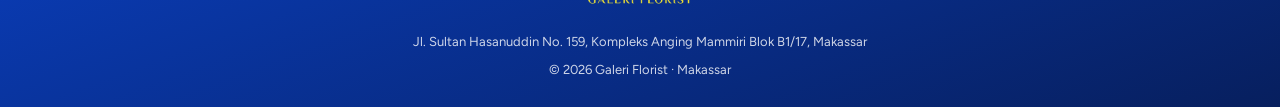
==== commit 1663790c: "Toko online: fokus papan karangan bunga Produk Galeri Florist saat ini hanya papan karangan bunga, j" ====
--- a/toko-online/index.html
+++ b/toko-online/index.html
@@ -3,11 +3,11 @@
 <head>
 <meta charset="utf-8">
 <meta name="viewport" content="width=device-width,initial-scale=1,viewport-fit=cover">
-<title>Galeri Florist Makassar – Pesan Bunga Online</title>
-<meta name="description" content="Pesan buket bunga, papan bunga, dan rangkaian bunga dari Galeri Florist Makassar. Pilih bunga, isi data pengiriman, lalu kirim pesanan lewat WhatsApp.">
+<title>Galeri Florist Makassar – Papan Karangan Bunga</title>
+<meta name="description" content="Pesan papan karangan bunga dari Galeri Florist Makassar untuk ucapan selamat, pernikahan, dan duka cita. Isi tulisan papan dan alamat acara, lalu kirim pesanan lewat WhatsApp.">
 <meta name="theme-color" content="#071f5e">
-<meta property="og:title" content="Galeri Florist Makassar – Pesan Bunga Online">
-<meta property="og:description" content="Buket, papan bunga, dan rangkaian bunga. Pesan mudah lewat WhatsApp.">
+<meta property="og:title" content="Galeri Florist Makassar – Papan Karangan Bunga">
+<meta property="og:description" content="Papan karangan bunga untuk ucapan selamat, pernikahan, dan duka cita. Pesan mudah lewat WhatsApp.">
 <meta property="og:type" content="website">
 <meta property="og:image" content="https://galeriflorist.id/app/logo.jpg">
 <link rel="icon" href="logo-192.jpg">
@@ -223,9 +223,9 @@
   <section class="hero" id="beranda">
     <div class="hero-card">
       <div class="hero-text">
-      <p class="eyebrow">Buket · Papan bunga · Dekorasi</p>
-      <h1>Rangkaian bunga segar untuk setiap momen</h1>
-      <p class="lead">Buket, papan bunga, dan rangkaian bunga untuk ulang tahun, wisuda, pernikahan, hingga ucapan duka. Pilih bunga, isi data pengiriman, lalu kirim pesanan lewat WhatsApp.</p>
+      <p class="eyebrow">Papan karangan bunga · Makassar</p>
+      <h1>Papan karangan bunga untuk setiap momen</h1>
+      <p class="lead">Untuk ucapan selamat, pernikahan, pembukaan usaha, hingga duka cita. Pilih papan, tulis ucapannya, lalu kirim pesanan lewat WhatsApp.</p>
       <div class="cta">
         <a class="btn gold" href="#katalog">Lihat katalog</a>
         <button type="button" class="btn wa" data-act="chat"><svg viewBox="0 0 24 24" fill="currentColor" aria-hidden="true"><path d="M12 2a10 10 0 0 0-8.6 15.1L2 22l5-1.3A10 10 0 1 0 12 2zm0 18.2c-1.5 0-3-.4-4.3-1.2l-.3-.2-3 .8.8-2.9-.2-.3A8.2 8.2 0 1 1 12 20.2zm4.5-6.1c-.2-.1-1.5-.7-1.7-.8s-.4-.1-.6.1-.7.8-.8 1-.3.2-.5.1a6.7 6.7 0 0 1-3.3-2.9c-.3-.4.3-.4.7-1.3.1-.2 0-.3 0-.4l-.8-1.8c-.2-.5-.4-.4-.6-.4h-.5a1 1 0 0 0-.7.3 3 3 0 0 0-.9 2.2 5.2 5.2 0 0 0 1.1 2.7 11.8 11.8 0 0 0 4.5 4c1.7.7 2.3.8 3.2.6.5-.1 1.5-.6 1.7-1.2s.2-1.1.1-1.2-.2-.2-.4-.3z"/></svg>Chat WhatsApp</button>
@@ -235,14 +235,14 @@
     </div>
     <div class="usp">
       <div><svg viewBox="0 0 24 24" fill="none" stroke="currentColor" stroke-width="1.8" stroke-linecap="round" stroke-linejoin="round" aria-hidden="true"><path d="M21 12a8.5 8.5 0 0 1-12.6 7.4L3 21l1.6-5.2A8.5 8.5 0 1 1 21 12z"/></svg>Pesan lewat WhatsApp</div>
-      <div><svg viewBox="0 0 24 24" fill="none" stroke="currentColor" stroke-width="1.8" stroke-linecap="round" stroke-linejoin="round" aria-hidden="true"><rect x="3" y="5" width="18" height="14" rx="2"/><path d="M7 10h10M7 14h6"/></svg>Tulis ucapan di kartu</div>
+      <div><svg viewBox="0 0 24 24" fill="none" stroke="currentColor" stroke-width="1.8" stroke-linecap="round" stroke-linejoin="round" aria-hidden="true"><rect x="3" y="5" width="18" height="14" rx="2"/><path d="M7 10h10M7 14h6"/></svg>Tulisan papan sesuai pesanan</div>
       <div><svg viewBox="0 0 24 24" fill="none" stroke="currentColor" stroke-width="1.8" stroke-linecap="round" stroke-linejoin="round" aria-hidden="true"><rect x="3" y="4" width="18" height="17" rx="2"/><path d="M3 9h18M8 2v4M16 2v4"/></svg>Pilih tanggal kirim</div>
     </div>
   </section>
 
   <section class="block" id="katalog">
-    <div class="head"><div><p class="eyebrow">Katalog</p><h2>Pilih bunga Anda</h2></div></div>
-    <div class="search"><svg viewBox="0 0 24 24" fill="none" stroke="currentColor" stroke-width="2" stroke-linecap="round" aria-hidden="true"><circle cx="11" cy="11" r="7"/><path d="M20 20l-3.5-3.5"/></svg><input type="search" id="q" placeholder="Cari bunga, mis. mawar, papan, wisuda" aria-label="Cari di katalog"></div>
+    <div class="head"><div><p class="eyebrow">Katalog</p><h2>Pilih papan bunga</h2></div></div>
+    <div class="search"><svg viewBox="0 0 24 24" fill="none" stroke="currentColor" stroke-width="2" stroke-linecap="round" aria-hidden="true"><circle cx="11" cy="11" r="7"/><path d="M20 20l-3.5-3.5"/></svg><input type="search" id="q" placeholder="Cari papan, mis. selamat, wedding, duka cita" aria-label="Cari di katalog"></div>
     <div class="chips" id="chips" role="group" aria-label="Kategori"></div>
     <div class="grid" id="grid"></div>
   </section>
@@ -251,8 +251,8 @@
     <section class="block" id="cara-pesan">
       <div class="head"><div><p class="eyebrow">Cara pesan</p><h2>Tiga langkah mudah</h2></div></div>
       <ol class="steps">
-        <li><b>Pilih bunga</b><span class="muted">Tekan <b>+ Keranjang</b> pada bunga yang Anda suka. Boleh lebih dari satu.</span></li>
-        <li><b>Isi data pengiriman</b><span class="muted">Buka keranjang, isi tanggal, alamat, dan ucapan untuk kartu.</span></li>
+        <li><b>Pilih papan bunga</b><span class="muted">Tekan <b>+ Keranjang</b> pada papan yang Anda suka. Boleh lebih dari satu.</span></li>
+        <li><b>Isi tulisan &amp; alamat</b><span class="muted">Buka keranjang, isi tanggal kirim, alamat acara, dan tulisan untuk papan.</span></li>
         <li><b>Kirim lewat WhatsApp</b><span class="muted">Pesanan terkirim ke admin kami, yang akan mengonfirmasi harga, ongkir, dan pembayaran.</span></li>
       </ol>
     </section>
@@ -291,7 +291,7 @@
 };
 
 // Cadangan: hanya dipakai jika produk dari website tidak bisa dimuat. Biarkan kosong, atau isi seperti contoh:
-// { nama: "Buket mawar merah", kategori: "Buket", harga: 350000, foto: "foto/buket-mawar.jpg", ket: "Keterangan singkat" },
+// { nama: "Papan bunga Selamat & Sukses", kategori: "Papan Bunga", harga: 750000, foto: "foto/papan-selamat.jpg", ket: "Keterangan singkat" },
 const PRODUK_CADANGAN = [
 ];
 /* ================================================================ */
@@ -307,15 +307,18 @@
 const tglID = (iso) => { const [y, m, d] = iso.split("-").map(Number); return `${HARI[new Date(y, m - 1, d).getDay()]}, ${d} ${BULAN[m - 1]} ${y}`; };
 const ls = { get: (k) => { try { return JSON.parse(localStorage.getItem(k) || "null"); } catch { return null; } }, set: (k, v) => { try { localStorage.setItem(k, JSON.stringify(v)); } catch {} } };
 
-// Soft illustration for a product without a photo.
-const PAL = { "Buket": ["#e8798f", "#f6b8c4", "#e8efff"], "Papan Bunga": ["#f2bd1d", "#fbe08a", "#e3ecff"], "Standing Flower": ["#6f8ff0", "#b7c8fa", "#eaf0ff"], "Bunga Meja": ["#f08a5d", "#f8c3a8", "#e6eeff"], "Dekorasi": ["#2f63d8", "#9db8f2", "#e9f0ff"] };
+// Drawing of a flower board, used for a product without a photo.
+const BLOOMS = [["#e8798f", "#f6b8c4"], ["#f2bd1d", "#fbe08a"], ["#6f8ff0", "#b7c8fa"], ["#f08a5d", "#f8c3a8"]];
+const bloom = (x, y, r, c) => { let s = ""; for (let i = 0; i < 6; i++) s += `<ellipse cx="${x}" cy="${y - r * 0.55}" rx="${r * 0.42}" ry="${r * 0.6}" fill="${c}" transform="rotate(${i * 60} ${x} ${y})"/>`; return s + `<circle cx="${x}" cy="${y}" r="${r * 0.3}" fill="#fff" opacity=".8"/><circle cx="${x}" cy="${y}" r="${r * 0.16}" fill="${c}"/>`; };
 function art(cat) {
-  const [c1, c2, bg] = PAL[cat] || PAL["Buket"];
-  const bloom = (x, y, r, c) => { let s = ""; for (let i = 0; i < 6; i++) s += `<ellipse cx="${x}" cy="${y - r * 0.55}" rx="${r * 0.42}" ry="${r * 0.6}" fill="${c}" transform="rotate(${i * 60} ${x} ${y})"/>`; return s + `<circle cx="${x}" cy="${y}" r="${r * 0.3}" fill="#fff" opacity=".8"/><circle cx="${x}" cy="${y}" r="${r * 0.16}" fill="${c}"/>`; };
-  return `<svg viewBox="0 0 100 125" aria-hidden="true" preserveAspectRatio="xMidYMid slice"><rect width="100" height="125" fill="${bg}"/>
-    <path d="M50 120 L41 72 M50 120 L59 70 M50 120 L50 62" stroke="#6f9a6a" stroke-width="2.4" fill="none" stroke-linecap="round"/>
-    <path d="M48 104c-11-1-17-7-20-15 9 0 15 5 20 15zM52 98c10-3 15-9 17-17-9 2-14 8-17 17z" fill="#8db582"/>
-    ${bloom(36, 64, 15, c2)}${bloom(64, 62, 14, c2)}${bloom(50, 46, 18, c1)}${bloom(30, 44, 9, c1)}${bloom(71, 42, 9, c1)}
+  const [c1, c2] = BLOOMS[[...String(cat)].reduce((h, ch) => h + ch.charCodeAt(0), 0) % BLOOMS.length];
+  return `<svg viewBox="0 0 100 125" aria-hidden="true" preserveAspectRatio="xMidYMid slice"><rect width="100" height="125" fill="#e8efff"/>
+    <path d="M32 92 L26 121 M68 92 L74 121" stroke="#8a6a4a" stroke-width="2.6" stroke-linecap="round"/>
+    <rect x="12" y="16" width="76" height="78" rx="3" fill="#fff" stroke="#0a3fc0" stroke-width="1.6"/>
+    <rect x="27" y="44" width="46" height="5" rx="2.5" fill="#0a3fc0" opacity=".75"/>
+    <rect x="21" y="54" width="58" height="3.6" rx="1.8" fill="#53607a" opacity=".4"/>
+    <rect x="30" y="61" width="40" height="3.6" rx="1.8" fill="#53607a" opacity=".4"/>
+    ${bloom(18, 21, 9, c1)}${bloom(30, 17, 6, c2)}${bloom(82, 21, 9, c1)}${bloom(70, 17, 6, c2)}${bloom(18, 89, 9, c2)}${bloom(82, 89, 9, c2)}${bloom(50, 90, 7, c1)}${bloom(36, 92, 5, c1)}${bloom(64, 92, 5, c1)}
   </svg>`;
 }
 const pic = (p, big) => (big ? p.fotoBesar || p.foto : p.foto) ? `<img src="${esc(big ? p.fotoBesar || p.foto : p.foto)}" alt="${esc(p.nama)}" loading="lazy">` : art(p.kategori);
@@ -385,7 +388,7 @@
 /* ---------- state ---------- */
 let cat = "Semua", query = "";
 const cart = new Map(Object.entries(ls.get("gf-cart") || {}).filter(([, q]) => q > 0));
-const form = Object.assign({ cara: "Diantar", nama: "", tanggal: "", jam: "", alamat: "", penerima: "", ucapan: "", catatan: "" }, ls.get("gf-form") || {});
+const form = Object.assign({ cara: "Diantar", nama: "", tanggal: "", jam: "", alamat: "", penerima: "", ucapan: "", dari: "", catatan: "" }, ls.get("gf-form") || {});
 const saveCart = () => ls.set("gf-cart", Object.fromEntries(cart));
 const saveForm = () => ls.set("gf-form", form);
 
@@ -422,7 +425,7 @@
           : `<button type="button" class="add${n ? " in" : ""}" data-act="add" data-n="${esc(p.nama)}">${n ? `✓ Di keranjang (${n})` : "+ Keranjang"}</button>`}
       </div>
     </article>`;
-  }).join("") : `<div class="empty">Tidak ada bunga yang cocok${query ? ` dengan “${esc(query)}”` : ""}. Coba kata lain, atau <button type="button" class="link" data-act="chat">tanyakan lewat WhatsApp</button>.</div>`;
+  }).join("") : `<div class="empty">Tidak ada papan yang cocok${query ? ` dengan “${esc(query)}”` : ""}. Coba kata lain, atau <button type="button" class="link" data-act="chat">tanyakan lewat WhatsApp</button>.</div>`;
 }
 function renderCount() {
   const n = [...cart.values()].reduce((a, b) => a + b, 0);
@@ -476,10 +479,11 @@
         <label class="f"><span>Tanggal ${form.cara === "Diantar" ? "kirim" : "ambil"} <span class="req">*</span></span><input id="fTanggal" type="date" min="${todayISO()}" value="${esc(form.tanggal)}"></label>
         <label class="f">Jam<input id="fJam" type="time" value="${esc(form.jam)}"></label>
       </div>
-      ${form.cara === "Diantar" ? `<label class="f"><span>Alamat pengiriman <span class="req">*</span></span><textarea id="fAlamat" rows="2" autocomplete="street-address" placeholder="Nama jalan, nomor, patokan">${esc(form.alamat)}</textarea></label>
-      <label class="f">Nama penerima<input id="fPenerima" value="${esc(form.penerima)}" placeholder="Kosongkan jika sama dengan pemesan"></label>` : ""}
-      <label class="f">Ucapan di kartu<textarea id="fUcapan" rows="2" placeholder="mis. Selamat ulang tahun, Sayang!">${esc(form.ucapan)}</textarea></label>
-      <label class="f">Catatan untuk florist<textarea id="fCatatan" rows="2" placeholder="mis. warna dominan putih, tanpa lili">${esc(form.catatan)}</textarea></label>
+      ${form.cara === "Diantar" ? `<label class="f"><span>Alamat acara / pengiriman <span class="req">*</span></span><textarea id="fAlamat" rows="2" autocomplete="street-address" placeholder="Gedung, kantor, atau rumah duka; nama jalan dan patokan">${esc(form.alamat)}</textarea></label>` : ""}
+      <label class="f">Untuk (penerima atau nama acara)<input id="fPenerima" value="${esc(form.penerima)}" placeholder="mis. Pernikahan Andi &amp; Rina"></label>
+      <label class="f">Tulisan ucapan di papan<textarea id="fUcapan" rows="3" placeholder="mis. Selamat &amp; Sukses atas Pelantikan Bapak …">${esc(form.ucapan)}</textarea></label>
+      <label class="f">Dari (nama pengirim di papan)<input id="fDari" value="${esc(form.dari)}" placeholder="mis. Keluarga Besar … / PT …"></label>
+      <label class="f">Catatan untuk florist<textarea id="fCatatan" rows="2" placeholder="mis. warna dominan biru-putih, ukuran 2 meter">${esc(form.catatan)}</textarea></label>
     </div>
     <div class="sheet-foot">
       ${anyFixed ? `<div class="total"><span>${allFixed ? "Total" : "Total sementara"}</span><span class="num">${rp(total)}</span></div>` : ""}
@@ -494,14 +498,16 @@
 function orderText() {
   const lines = cartLines(), fixed = lines.filter((l) => fixedPrice(l.p));
   const total = fixed.reduce((t, l) => t + l.p.harga * l.qty, 0);
-  const out = [`Halo ${TOKO.nama}, saya mau pesan bunga:`, ""];
+  const out = [`Halo ${TOKO.nama}, saya mau pesan papan karangan bunga:`, ""];
   lines.forEach((l, i) => out.push(`${i + 1}. ${l.p.nama} × ${l.qty}${fixedPrice(l.p) ? ` — ${rp(l.p.harga * l.qty)}` : hasPrice(l.p) ? ` — mulai ${rp(l.p.harga)}/item (mohon info harga)` : " — (mohon info harga)"}`));
   out.push("");
   if (fixed.length) out.push(`${fixed.length === lines.length ? "Total" : "Total sementara"}: ${rp(total)} (belum termasuk ongkir)`);
   out.push(`Cara terima: ${form.cara}`);
   out.push(`Tanggal: ${tglID(form.tanggal)}${form.jam ? ", jam " + form.jam.replace(":", ".") : ""}`);
-  if (form.cara === "Diantar") { out.push(`Alamat: ${form.alamat.trim()}`); if (form.penerima.trim()) out.push(`Penerima: ${form.penerima.trim()}`); }
-  if (form.ucapan.trim()) out.push(`Ucapan di kartu: "${form.ucapan.trim()}"`);
+  if (form.cara === "Diantar") out.push(`Alamat acara: ${form.alamat.trim()}`);
+  if (form.penerima.trim()) out.push(`Untuk: ${form.penerima.trim()}`);
+  if (form.ucapan.trim()) out.push(`Tulisan di papan: "${form.ucapan.trim()}"`);
+  if (form.dari.trim()) out.push(`Dari: ${form.dari.trim()}`);
   if (form.catatan.trim()) out.push(`Catatan: ${form.catatan.trim()}`);
   out.push("", `Nama pemesan: ${form.nama.trim()}`);
   return out.join("\n");
@@ -531,7 +537,7 @@
       else toast(`${p.nama} masuk keranjang.`, ["Lihat", "cart"]);
       break; }
     case "ask": openWA(`Halo ${TOKO.nama}, saya mau tanya tentang *${name}*. Apakah tersedia, dan berapa harganya?`); break;
-    case "chat": openWA(`Halo ${TOKO.nama}, saya mau tanya tentang pesanan bunga.`); break;
+    case "chat": openWA(`Halo ${TOKO.nama}, saya mau tanya tentang pesanan papan karangan bunga.`); break;
     case "reload": katalog = "loading"; renderGrid(); loadProducts(); break;
     case "cart": $("#toast").hidden = true; $("#detail").open && $("#detail").close(); openCart(); break;
     case "close": b.closest("dialog").close(); break;
@@ -546,7 +552,7 @@
       if (!form.nama.trim()) miss.push(["fNama", "nama pemesan"]);
       if (!form.tanggal) miss.push(["fTanggal", "tanggal"]);
       else if (form.tanggal < todayISO()) miss.push(["fTanggal", "tanggal (sudah lewat)"]);
-      if (form.cara === "Diantar" && !form.alamat.trim()) miss.push(["fAlamat", "alamat pengiriman"]);
+      if (form.cara === "Diantar" && !form.alamat.trim()) miss.push(["fAlamat", "alamat acara"]);
       if (miss.length) { toast("Lengkapi " + miss.map((m) => m[1]).join(", ") + "."); $("#" + miss[0][0])?.focus(); return; }
       if (openWA(orderText())) toast("WhatsApp dibuka. Tekan kirim di WhatsApp untuk mengirim pesanan.");
       break; }
@@ -555,7 +561,7 @@
 document.addEventListener("input", (e) => {
   const t = e.target;
   if (t.id === "q") { query = t.value; renderGrid(); return; }
-  const key = { fNama: "nama", fTanggal: "tanggal", fJam: "jam", fAlamat: "alamat", fPenerima: "penerima", fUcapan: "ucapan", fCatatan: "catatan" }[t.id];
+  const key = { fNama: "nama", fTanggal: "tanggal", fJam: "jam", fAlamat: "alamat", fPenerima: "penerima", fUcapan: "ucapan", fDari: "dari", fCatatan: "catatan" }[t.id];
   if (key) { form[key] = t.value; saveForm(); }
 });
 // Tap on the dimmed area closes a sheet.
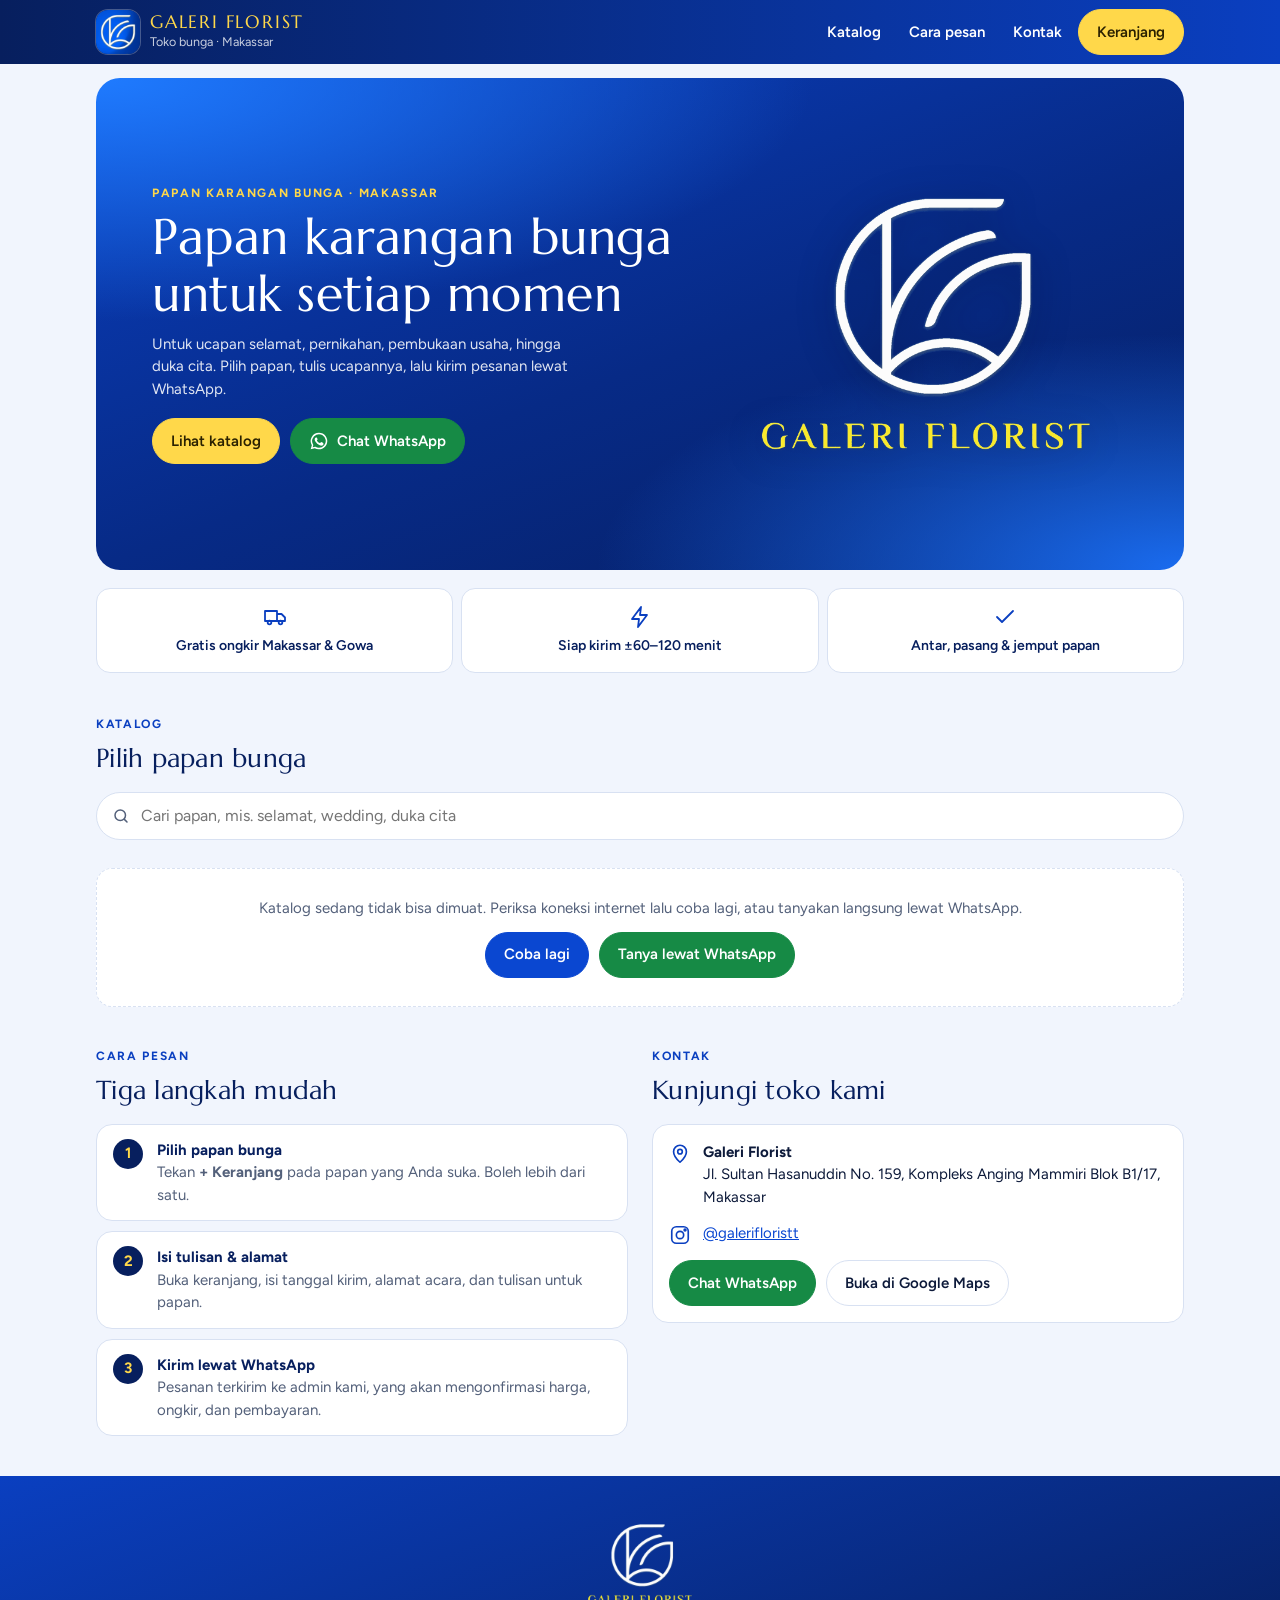
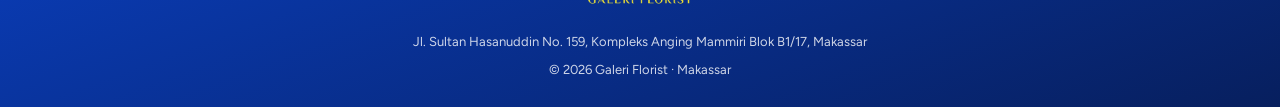
==== commit 917a53f7: "Toko online: sesuaikan dengan data WooCommerce asli Data asli dari galeriflorist.id (dilihat pemilik" ====
--- a/toko-online/index.html
+++ b/toko-online/index.html
@@ -108,16 +108,17 @@
 .chips::-webkit-scrollbar { display: none; }
 .chips button { flex: 0 0 auto; min-height: 40px; padding: 8px 16px; border-radius: 999px; border: 1px solid var(--line); background: var(--surface); font-weight: 600; font-size: 14px; color: var(--navy); }
 .chips button[aria-pressed="true"] { background: var(--navy); border-color: var(--navy); color: var(--gold); }
-.grid { display: grid; grid-template-columns: repeat(2, minmax(0, 1fr)); gap: 12px; }
+.grid { display: grid; grid-template-columns: minmax(0, 1fr); gap: 14px; }
 .card { background: var(--surface); border: 1px solid var(--line); border-radius: var(--radius); overflow: hidden; display: grid; grid-template-rows: auto 1fr; box-shadow: 0 1px 2px rgba(7, 31, 94, .05); }
-.card .pic { display: block; width: 100%; border: 0; padding: 0; background: none; aspect-ratio: 4 / 5; overflow: hidden; }
+.card .pic { display: block; width: 100%; border: 0; padding: 0; background: none; aspect-ratio: 16 / 9; overflow: hidden; }
 .card .pic img, .card .pic svg { width: 100%; height: 100%; object-fit: cover; display: block; }
 .card .body { padding: 10px 12px 12px; display: grid; gap: 4px; align-content: start; }
 .card .cat { font-size: 11.5px; font-weight: 700; letter-spacing: .06em; text-transform: uppercase; color: var(--royal); }
-.card h3 { margin: 0; font-size: 15px; font-weight: 600; line-height: 1.3; display: -webkit-box; -webkit-line-clamp: 2; -webkit-box-orient: vertical; overflow: hidden; min-height: 2.6em; }
+.card h3 { margin: 0; font-size: 15px; font-weight: 600; line-height: 1.3; display: -webkit-box; -webkit-line-clamp: 2; -webkit-box-orient: vertical; overflow: hidden; }
 .price { font-weight: 700; color: var(--navy); }
 .price.ask { color: var(--muted); font-weight: 600; font-size: 14px; }
-.card .add { margin-top: 6px; min-height: 40px; border-radius: 999px; border: 1px solid var(--accent); background: var(--accent-soft); color: var(--accent); font-weight: 700; font-size: 14px; }
+.buy { display: flex; align-items: center; justify-content: space-between; gap: 10px; flex-wrap: wrap; margin-top: 4px; }
+.card .add { min-height: 40px; padding: 0 16px; min-width: 132px; border-radius: 999px; border: 1px solid var(--accent); background: var(--accent-soft); color: var(--accent); font-weight: 700; font-size: 14px; }
 .card .add.in { background: var(--accent); color: #fff; }
 .price s { display: inline-block; white-space: nowrap; color: var(--muted); font-weight: 500; font-size: .85em; margin-left: 4px; }
 .empty .link { min-height: 0; padding: 0 2px; }
@@ -125,7 +126,7 @@
 .card .pic { position: relative; }
 .stok { position: absolute; left: 8px; top: 8px; background: var(--ink); color: #fff; font-size: 12px; font-weight: 700; padding: 4px 10px; border-radius: 999px; }
 .skel { background: var(--surface); border: 1px solid var(--line); border-radius: var(--radius); overflow: hidden; }
-.skel .ph { aspect-ratio: 4 / 5; background: linear-gradient(90deg, #e6edfb 0%, #f4f7fe 50%, #e6edfb 100%); background-size: 200% 100%; }
+.skel .ph { aspect-ratio: 16 / 9; background: linear-gradient(90deg, #e6edfb 0%, #f4f7fe 50%, #e6edfb 100%); background-size: 200% 100%; }
 .skel .ln { height: 12px; margin: 12px 12px 0; border-radius: 6px; background: #e6edfb; }
 .skel .ln.short { width: 50%; margin-bottom: 14px; }
 @media (prefers-reduced-motion: no-preference) { .skel .ph { animation: shimmer 1.3s linear infinite; } @keyframes shimmer { to { background-position: -200% 0; } } }
@@ -161,10 +162,12 @@
 @media (prefers-reduced-motion: no-preference) { dialog.sheet[open] { animation: up .22s ease-out; } @keyframes up { from { transform: translateY(40px); opacity: 0; } } }
 .sheet-head { display: flex; align-items: center; justify-content: space-between; gap: 10px; padding: 14px 16px; border-bottom: 1px solid var(--line); }
 .sheet-head h2 { font-size: 22px; }
-.sheet-body { overflow-y: auto; padding: 16px; display: grid; gap: 14px; overscroll-behavior: contain; }
+.sheet-body { overflow-y: auto; padding: 16px; display: grid; gap: 14px; grid-auto-rows: max-content; align-content: start; overscroll-behavior: contain; }
 .sheet-foot { padding: 12px 16px calc(12px + env(safe-area-inset-bottom, 0px)); border-top: 1px solid var(--line); display: grid; gap: 8px; }
-.detail-pic { border-radius: var(--radius); overflow: hidden; aspect-ratio: 4 / 5; max-height: 46dvh; margin: 0 auto; width: 100%; max-width: 360px; }
-.detail-pic img, .detail-pic svg { width: 100%; height: 100%; object-fit: cover; display: block; }
+.detail-pic { border-radius: var(--radius); overflow: hidden; aspect-ratio: 16 / 9; width: 100%; background: var(--bg); }
+.ket p { margin: 0 0 8px; }
+.ket p:last-child { margin-bottom: 0; }
+.detail-pic img, .detail-pic svg { width: 100%; height: 100%; object-fit: contain; display: block; }
 .line { display: grid; grid-template-columns: 1fr auto; gap: 4px 12px; align-items: center; padding-bottom: 12px; border-bottom: 1px solid var(--line); }
 .line .nm { font-weight: 600; }
 .qty { display: inline-flex; align-items: center; border: 1px solid var(--line); border-radius: 999px; grid-row: span 2; }
@@ -187,14 +190,15 @@
 .toast button { border: 0; background: none; color: var(--gold); font-weight: 700; padding: 4px; }
 
 @media (min-width: 600px) {
-  .grid { grid-template-columns: repeat(3, minmax(0, 1fr)); gap: 16px; }
+  .grid { grid-template-columns: repeat(2, minmax(0, 1fr)); gap: 16px; }
+  .card h3 { min-height: 2.6em; }
   .hero h1 { font-size: 40px; }
 }
 @media (min-width: 900px) {
   body { padding-bottom: 0; }
   nav.tabbar { display: none; }
   nav.desk { display: flex; }
-  .grid { grid-template-columns: repeat(4, minmax(0, 1fr)); }
+  .grid { grid-template-columns: repeat(3, minmax(0, 1fr)); }
   .hero-card { grid-template-columns: 1.15fr .85fr; align-items: center; padding: 56px; gap: 24px; }
   .hero h1 { font-size: 50px; }
   .hero .art { order: 0; justify-self: center; width: min(380px, 100%); margin: 0; }
@@ -234,9 +238,9 @@
       <div class="art"><img src="logo-transparan.png" alt="Logo Galeri Florist" width="640" height="640"></div>
     </div>
     <div class="usp">
-      <div><svg viewBox="0 0 24 24" fill="none" stroke="currentColor" stroke-width="1.8" stroke-linecap="round" stroke-linejoin="round" aria-hidden="true"><path d="M21 12a8.5 8.5 0 0 1-12.6 7.4L3 21l1.6-5.2A8.5 8.5 0 1 1 21 12z"/></svg>Pesan lewat WhatsApp</div>
-      <div><svg viewBox="0 0 24 24" fill="none" stroke="currentColor" stroke-width="1.8" stroke-linecap="round" stroke-linejoin="round" aria-hidden="true"><rect x="3" y="5" width="18" height="14" rx="2"/><path d="M7 10h10M7 14h6"/></svg>Tulisan papan sesuai pesanan</div>
-      <div><svg viewBox="0 0 24 24" fill="none" stroke="currentColor" stroke-width="1.8" stroke-linecap="round" stroke-linejoin="round" aria-hidden="true"><rect x="3" y="4" width="18" height="17" rx="2"/><path d="M3 9h18M8 2v4M16 2v4"/></svg>Pilih tanggal kirim</div>
+      <div><svg viewBox="0 0 24 24" fill="none" stroke="currentColor" stroke-width="1.8" stroke-linecap="round" stroke-linejoin="round" aria-hidden="true"><path d="M2 6h12v10H2zM14 9h4.5L22 12.5V16h-8"/><circle cx="6.5" cy="17.5" r="1.8"/><circle cx="17.5" cy="17.5" r="1.8"/></svg>Gratis ongkir Makassar &amp; Gowa</div>
+      <div><svg viewBox="0 0 24 24" fill="none" stroke="currentColor" stroke-width="1.8" stroke-linecap="round" stroke-linejoin="round" aria-hidden="true"><path d="M13 2L4 14h7l-1 8 9-12h-7z"/></svg>Siap kirim ±60–120 menit</div>
+      <div><svg viewBox="0 0 24 24" fill="none" stroke="currentColor" stroke-width="1.8" stroke-linecap="round" stroke-linejoin="round" aria-hidden="true"><path d="M20 6L9 17l-5-5"/></svg>Antar, pasang &amp; jemput papan</div>
     </div>
   </section>
 
@@ -282,12 +286,14 @@
 const TOKO = {
   nama: "Galeri Florist",
   // Nomor WhatsApp admin, boleh ditulis 0812… atau 62812…  (WAJIB diisi)
-  whatsapp: "",
+  whatsapp: "088242815991",
   alamat: "Jl. Sultan Hasanuddin No. 159, Kompleks Anging Mammiri Blok B1/17, Makassar",
   jamBuka: "",     // contoh: "Setiap hari, 08.00–21.00" (kosongkan jika tidak ingin ditampilkan)
-  instagram: "",   // contoh: "galeriflorist" (tanpa @)
+  instagram: "galerifloristt",   // tanpa @
   // Produk, harga, foto, dan kategori diambil otomatis dari WooCommerce di website ini.
   website: "https://galeriflorist.id",
+  // Ditampilkan di keranjang. Kosongkan jika ongkir selalu dikonfirmasi admin.
+  ongkir: "Gratis ongkir area Makassar & Kota Sungguminasa (Gowa).",
 };
 
 // Cadangan: hanya dipakai jika produk dari website tidak bisa dimuat. Biarkan kosong, atau isi seperti contoh:
@@ -312,16 +318,22 @@
 const bloom = (x, y, r, c) => { let s = ""; for (let i = 0; i < 6; i++) s += `<ellipse cx="${x}" cy="${y - r * 0.55}" rx="${r * 0.42}" ry="${r * 0.6}" fill="${c}" transform="rotate(${i * 60} ${x} ${y})"/>`; return s + `<circle cx="${x}" cy="${y}" r="${r * 0.3}" fill="#fff" opacity=".8"/><circle cx="${x}" cy="${y}" r="${r * 0.16}" fill="${c}"/>`; };
 function art(cat) {
   const [c1, c2] = BLOOMS[[...String(cat)].reduce((h, ch) => h + ch.charCodeAt(0), 0) % BLOOMS.length];
-  return `<svg viewBox="0 0 100 125" aria-hidden="true" preserveAspectRatio="xMidYMid slice"><rect width="100" height="125" fill="#e8efff"/>
-    <path d="M32 92 L26 121 M68 92 L74 121" stroke="#8a6a4a" stroke-width="2.6" stroke-linecap="round"/>
-    <rect x="12" y="16" width="76" height="78" rx="3" fill="#fff" stroke="#0a3fc0" stroke-width="1.6"/>
-    <rect x="27" y="44" width="46" height="5" rx="2.5" fill="#0a3fc0" opacity=".75"/>
-    <rect x="21" y="54" width="58" height="3.6" rx="1.8" fill="#53607a" opacity=".4"/>
-    <rect x="30" y="61" width="40" height="3.6" rx="1.8" fill="#53607a" opacity=".4"/>
-    ${bloom(18, 21, 9, c1)}${bloom(30, 17, 6, c2)}${bloom(82, 21, 9, c1)}${bloom(70, 17, 6, c2)}${bloom(18, 89, 9, c2)}${bloom(82, 89, 9, c2)}${bloom(50, 90, 7, c1)}${bloom(36, 92, 5, c1)}${bloom(64, 92, 5, c1)}
+  return `<svg viewBox="0 0 160 90" aria-hidden="true" preserveAspectRatio="xMidYMid slice"><rect width="160" height="90" fill="#e8efff"/>
+    <path d="M44 64 L38 86 M116 64 L122 86" stroke="#8a6a4a" stroke-width="2.4" stroke-linecap="round"/>
+    <rect x="16" y="12" width="128" height="54" rx="3" fill="#1b2433" stroke="#0a3fc0" stroke-width="1.4"/>
+    <rect x="52" y="30" width="56" height="5" rx="2.5" fill="#ffd84a" opacity=".9"/>
+    <rect x="42" y="40" width="76" height="3.6" rx="1.8" fill="#fff" opacity=".55"/>
+    <rect x="56" y="47" width="48" height="3.6" rx="1.8" fill="#fff" opacity=".55"/>
+    ${bloom(20, 16, 8, c1)}${bloom(31, 13, 5.5, c2)}${bloom(140, 16, 8, c1)}${bloom(129, 13, 5.5, c2)}${bloom(20, 62, 8, c2)}${bloom(140, 62, 8, c2)}${bloom(80, 66, 7, c1)}${bloom(66, 67, 5, c2)}${bloom(94, 67, 5, c2)}
   </svg>`;
 }
-const pic = (p, big) => (big ? p.fotoBesar || p.foto : p.foto) ? `<img src="${esc(big ? p.fotoBesar || p.foto : p.foto)}" alt="${esc(p.nama)}" loading="lazy">` : art(p.kategori);
+const CARD_SIZES = "(max-width: 599px) calc(100vw - 32px), (max-width: 899px) 45vw, 360px", DETAIL_SIZES = "(max-width: 560px) 100vw, 528px";
+function pickSrc(srcset, want) {
+  const c = String(srcset || "").split(",").map((x) => x.trim().split(/\s+/)).map(([u, w]) => [u, parseInt(w, 10)]).filter(([u, w]) => u && w).sort((a, b) => a[1] - b[1]);
+  return (c.find(([, w]) => w >= want) || c[c.length - 1] || [])[0];
+}
+const pic = (p, big) => !p.foto ? art(p.kategori)
+  : `<img src="${esc(pickSrc(p.srcset, big ? 1024 : 768) || p.foto)}"${p.srcset ? ` srcset="${esc(p.srcset)}" sizes="${big ? DETAIL_SIZES : CARD_SIZES}"` : ""} alt="${esc(p.nama)}" loading="lazy">`;
 const priceHtml = (p, size) => hasPrice(p)
   ? `<div class="price num"${size ? ` style="font-size:${size}px"` : ""}>${p.mulai ? "Mulai " : ""}${rp(p.harga)}${p.coret ? ` <s>${rp(p.coret)}</s>` : ""}</div>`
   : '<div class="price ask">Tanya harga</div>';
@@ -330,6 +342,11 @@
 let produk = [], katalog = "loading";   // loading | ok | error
 const byName = (n) => produk.find((p) => p.nama === n);
 const plain = (html) => (new DOMParser().parseFromString(String(html || ""), "text/html").body.textContent || "").replace(/\s+/g, " ").trim();
+// Product text keeps one line per paragraph (the shop writes short paragraphs with emoji).
+const paras = (html) => { const body = new DOMParser().parseFromString(String(html || ""), "text/html").body; const ps = [...body.querySelectorAll("p, li")];
+  return (ps.length ? ps.map((e) => e.textContent) : [body.textContent]).map((t) => t.replace(/\s+/g, " ").trim()).filter(Boolean).join("\n"); };
+// "Karangan Bunga Papan Hitam" → "Papan Hitam": every product is a flower board, so the prefix only takes space.
+const shortCat = (n) => n.replace(/^karangan bunga\s+/i, "") || n;
 function fromWoo(w) {
   const pr = w.prices || {}, unit = Math.pow(10, Number(pr.currency_minor_unit) || 0);
   const price = Number(pr.price) / unit, regular = Number(pr.regular_price) / unit;
@@ -337,10 +354,10 @@
   const cat = (w.categories || []).find((c) => c.slug !== "uncategorized");
   const img = (w.images || [])[0] || {};
   return {
-    nama: plain(w.name), kategori: cat ? plain(cat.name) : "Lainnya",
+    nama: plain(w.name), kategori: cat ? shortCat(plain(cat.name)) : "Lainnya",
     harga: price > 0 ? price : null, coret: !range && regular > price ? regular : null, mulai: !!range,
-    foto: img.thumbnail || img.src || "", fotoBesar: img.src || "",
-    ket: plain(w.short_description) || plain(w.description).slice(0, 280),
+    foto: img.src || img.thumbnail || "", srcset: img.srcset || "",
+    ket: paras(w.short_description) || paras(w.description).slice(0, 600),
     link: w.permalink || "", habis: w.is_in_stock === false,
   };
 }
@@ -420,9 +437,9 @@
       <div class="body">
         <span class="cat">${esc(p.kategori)}</span>
         <h3>${esc(p.nama)}</h3>
-        ${priceHtml(p)}
+        <div class="buy">${priceHtml(p)}
         ${p.habis ? `<button type="button" class="add" data-act="ask" data-n="${esc(p.nama)}">Tanya stok</button>`
-          : `<button type="button" class="add${n ? " in" : ""}" data-act="add" data-n="${esc(p.nama)}">${n ? `✓ Di keranjang (${n})` : "+ Keranjang"}</button>`}
+          : `<button type="button" class="add${n ? " in" : ""}" data-act="add" data-n="${esc(p.nama)}">${n ? `✓ Di keranjang (${n})` : "+ Keranjang"}</button>`}</div>
       </div>
     </article>`;
   }).join("") : `<div class="empty">Tidak ada papan yang cocok${query ? ` dengan “${esc(query)}”` : ""}. Coba kata lain, atau <button type="button" class="link" data-act="chat">tanyakan lewat WhatsApp</button>.</div>`;
@@ -449,7 +466,7 @@
     <div class="sheet-body">
       <div class="detail-pic">${pic(p, true)}</div>
       <div><div class="eyebrow" style="color:var(--muted)">${esc(p.kategori)}${p.habis ? ' · <span style="color:var(--alert)">Stok habis</span>' : ""}</div>${hasPrice(p) ? priceHtml(p, 20) : '<div class="price ask">Harga dikonfirmasi admin lewat WhatsApp</div>'}</div>
-      ${p.ket ? `<p style="margin:0">${esc(p.ket)}</p>` : ""}
+      ${p.ket ? `<div class="ket">${p.ket.split("\n").map((l) => `<p>${esc(l)}</p>`).join("")}</div>` : ""}
       ${p.link ? `<a href="${esc(p.link)}" target="_blank" rel="noopener" class="small">Lihat di website →</a>` : ""}
     </div>
     <div class="sheet-foot">
@@ -487,7 +504,7 @@
     </div>
     <div class="sheet-foot">
       ${anyFixed ? `<div class="total"><span>${allFixed ? "Total" : "Total sementara"}</span><span class="num">${rp(total)}</span></div>` : ""}
-      <div class="note">${allFixed ? "Belum termasuk ongkos kirim." : "Harga yang belum pasti dan ongkos kirim akan dikonfirmasi admin."} Pembayaran dilakukan setelah admin mengonfirmasi pesanan.</div>
+      <div class="note">${allFixed ? "" : "Harga yang belum pasti akan dikonfirmasi admin. "}${TOKO.ongkir ? esc(TOKO.ongkir) + " Di luar area itu, ongkir dikonfirmasi admin." : "Ongkos kirim dikonfirmasi admin."} Pembayaran dilakukan setelah admin mengonfirmasi pesanan.</div>
       <button type="button" class="btn wa block" data-act="send"><svg viewBox="0 0 24 24" fill="currentColor" aria-hidden="true"><path d="M12 2a10 10 0 0 0-8.6 15.1L2 22l5-1.3A10 10 0 1 0 12 2zm0 18.2c-1.5 0-3-.4-4.3-1.2l-.3-.2-3 .8.8-2.9-.2-.3A8.2 8.2 0 1 1 12 20.2z"/></svg>Kirim pesanan lewat WhatsApp</button>
     </div>` : `
     <div class="sheet-body"><div class="empty" style="grid-column:auto">Keranjang masih kosong.<br><br><button type="button" class="btn primary" data-act="toCatalog">Lihat katalog</button></div></div>`}`;
@@ -501,7 +518,7 @@
   const out = [`Halo ${TOKO.nama}, saya mau pesan papan karangan bunga:`, ""];
   lines.forEach((l, i) => out.push(`${i + 1}. ${l.p.nama} × ${l.qty}${fixedPrice(l.p) ? ` — ${rp(l.p.harga * l.qty)}` : hasPrice(l.p) ? ` — mulai ${rp(l.p.harga)}/item (mohon info harga)` : " — (mohon info harga)"}`));
   out.push("");
-  if (fixed.length) out.push(`${fixed.length === lines.length ? "Total" : "Total sementara"}: ${rp(total)} (belum termasuk ongkir)`);
+  if (fixed.length) out.push(`${fixed.length === lines.length ? "Total" : "Total sementara"}: ${rp(total)}${TOKO.ongkir ? "" : " (belum termasuk ongkir)"}`);
   out.push(`Cara terima: ${form.cara}`);
   out.push(`Tanggal: ${tglID(form.tanggal)}${form.jam ? ", jam " + form.jam.replace(":", ".") : ""}`);
   if (form.cara === "Diantar") out.push(`Alamat acara: ${form.alamat.trim()}`);
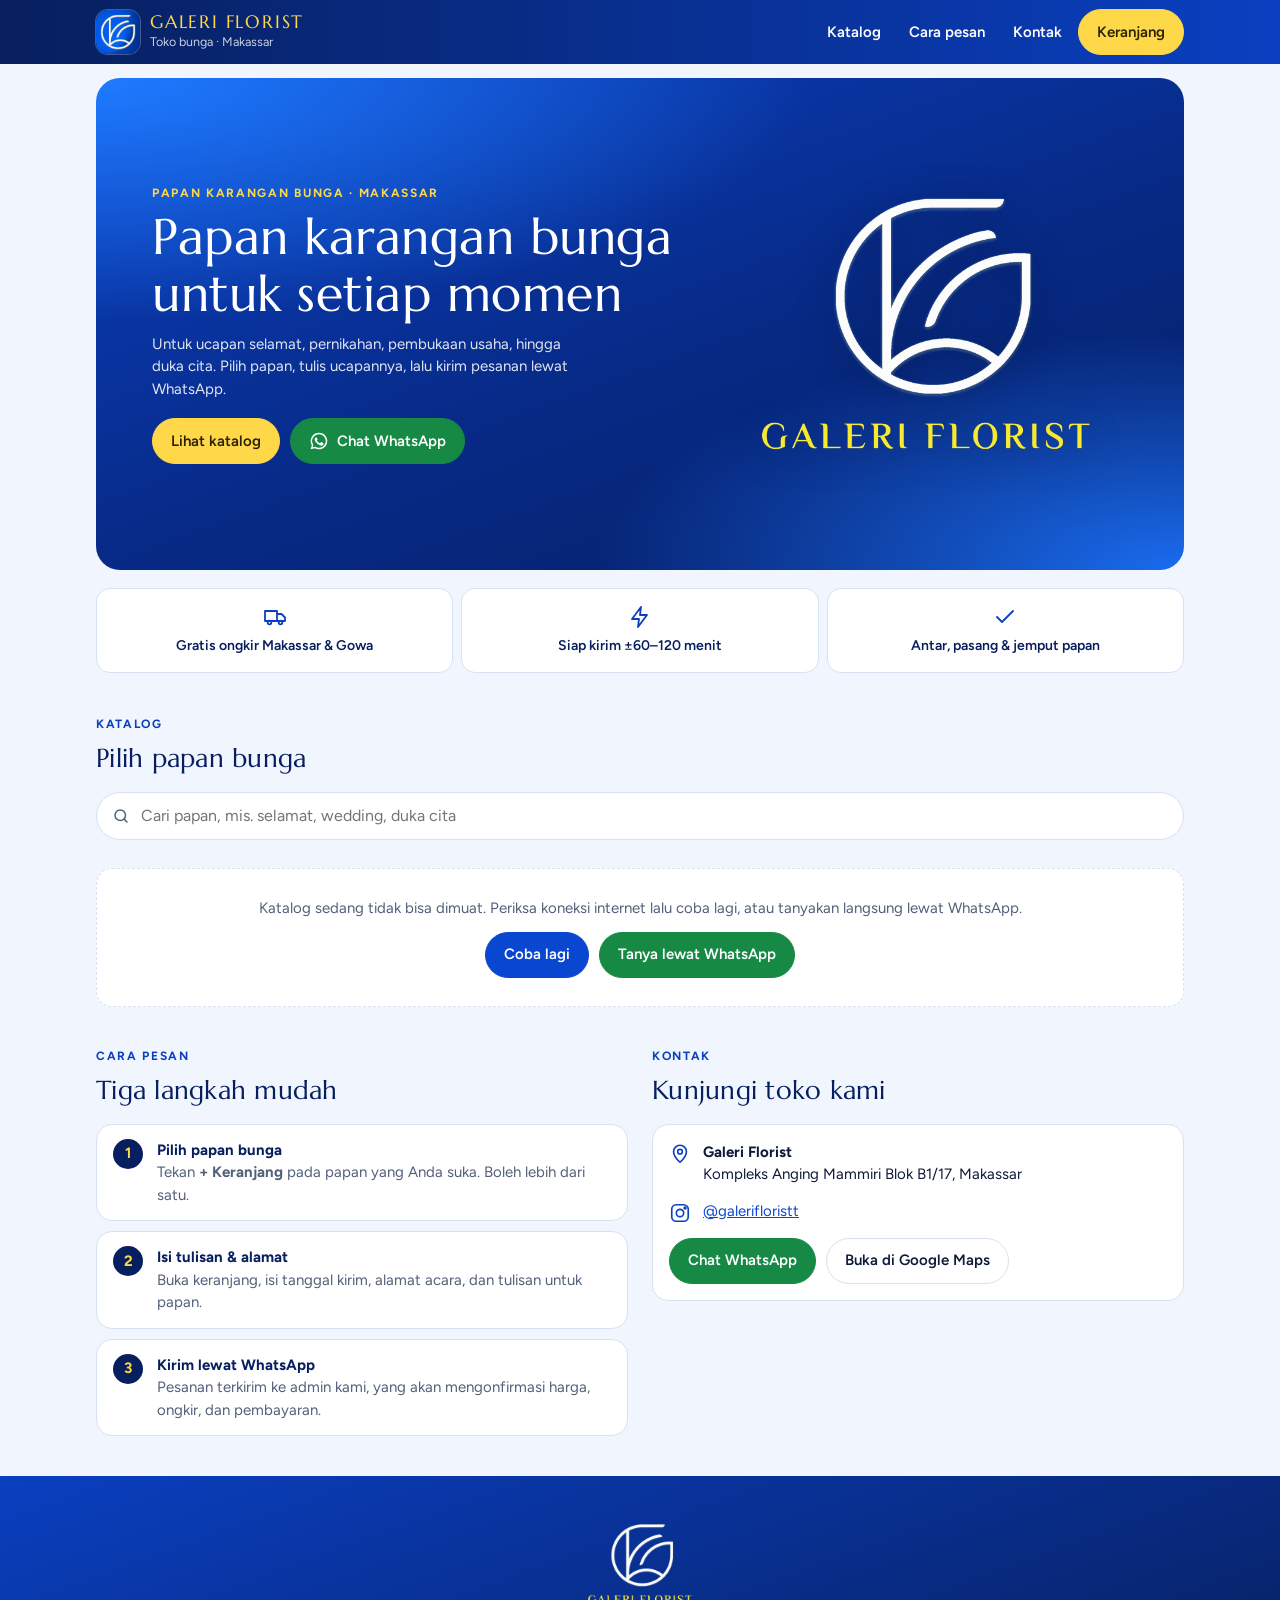
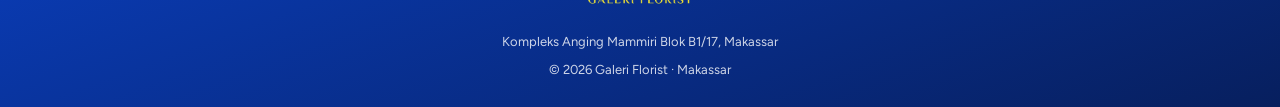
==== commit 2aa09e0f: "Alamat cabang: Gowa di Jl. Sultan Hasanuddin No. 159, Makassar di Anging Mammiri Menurut pemilik, Jl" ====
--- a/toko-online/index.html
+++ b/toko-online/index.html
@@ -287,7 +287,7 @@
   nama: "Galeri Florist",
   // Nomor WhatsApp admin, boleh ditulis 0812… atau 62812…  (WAJIB diisi)
   whatsapp: "088242815991",
-  alamat: "Jl. Sultan Hasanuddin No. 159, Kompleks Anging Mammiri Blok B1/17, Makassar",
+  alamat: "Kompleks Anging Mammiri Blok B1/17, Makassar",   // cabang Gowa: Jl. Sultan Hasanuddin No. 159 (depan Kopi Teori)
   jamBuka: "",     // contoh: "Setiap hari, 08.00–21.00" (kosongkan jika tidak ingin ditampilkan)
   instagram: "galerifloristt",   // tanpa @
   // Produk, harga, foto, dan kategori diambil otomatis dari WooCommerce di website ini.
